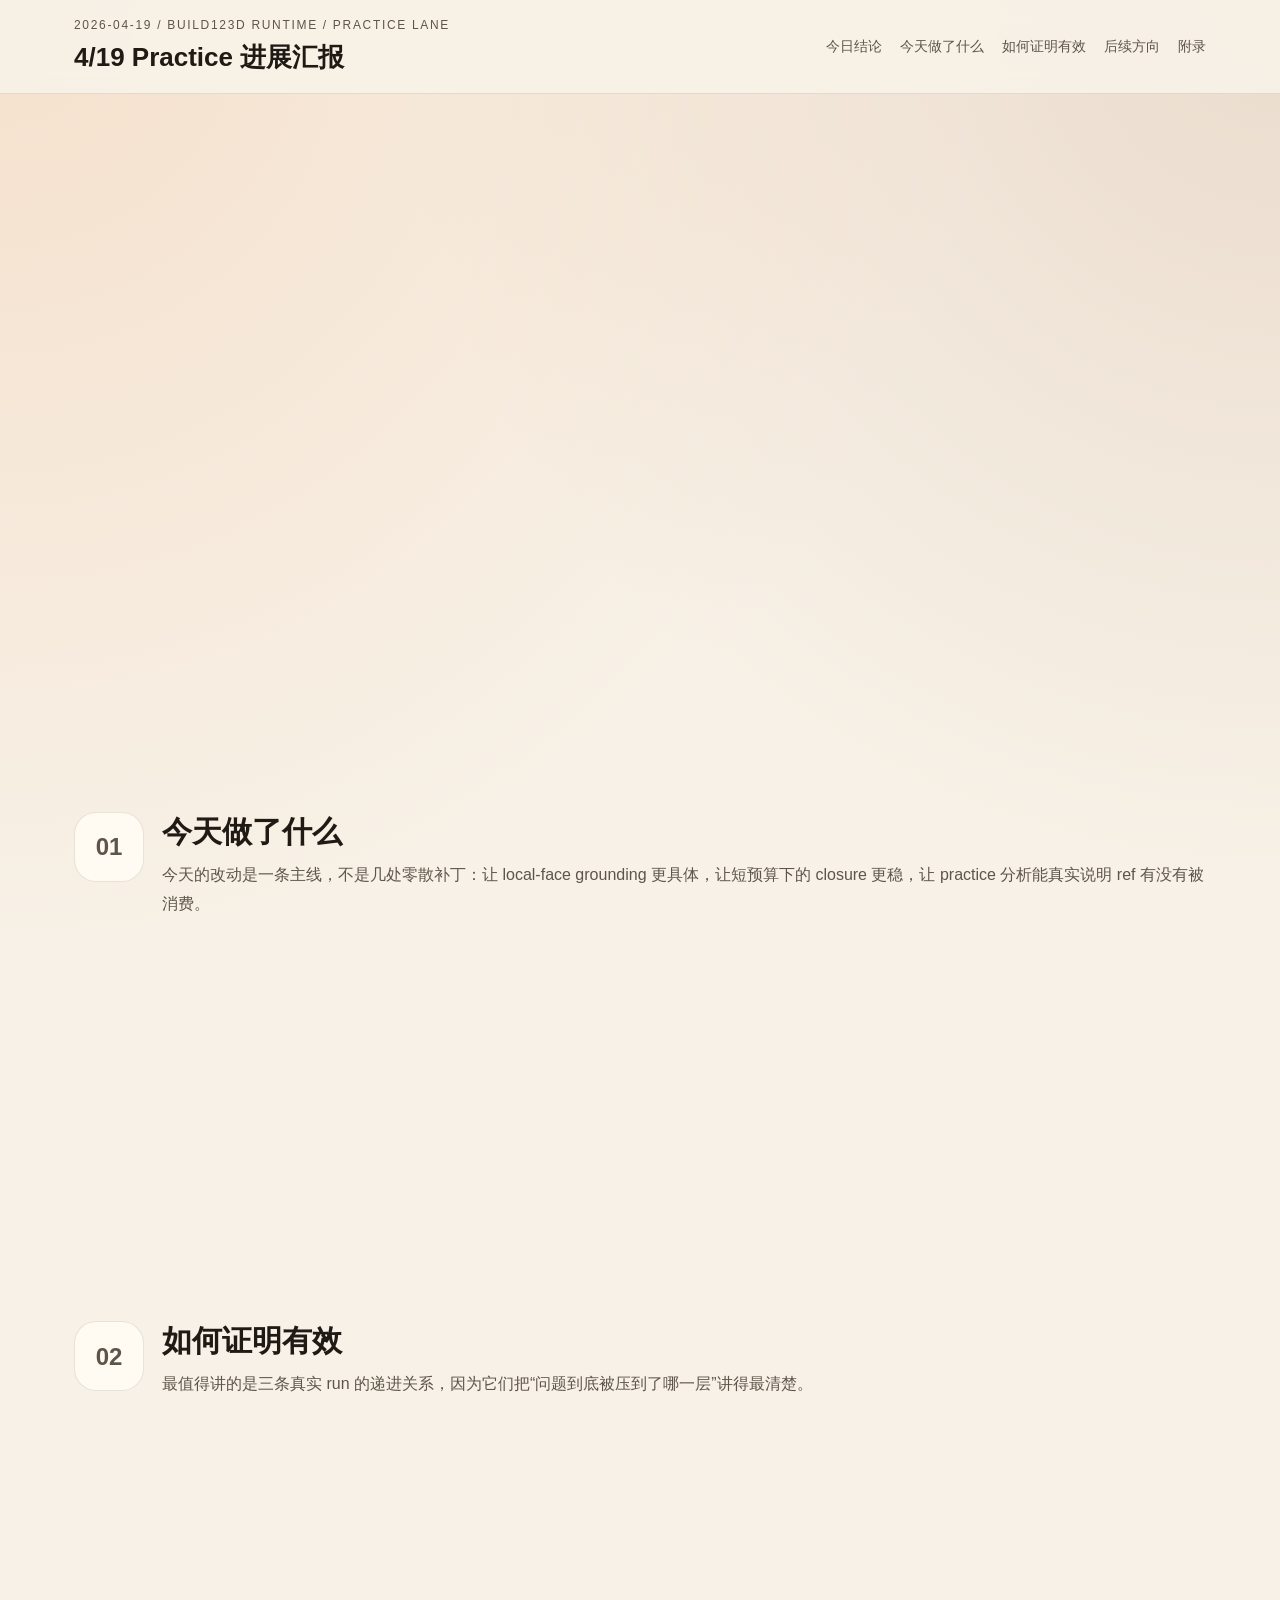
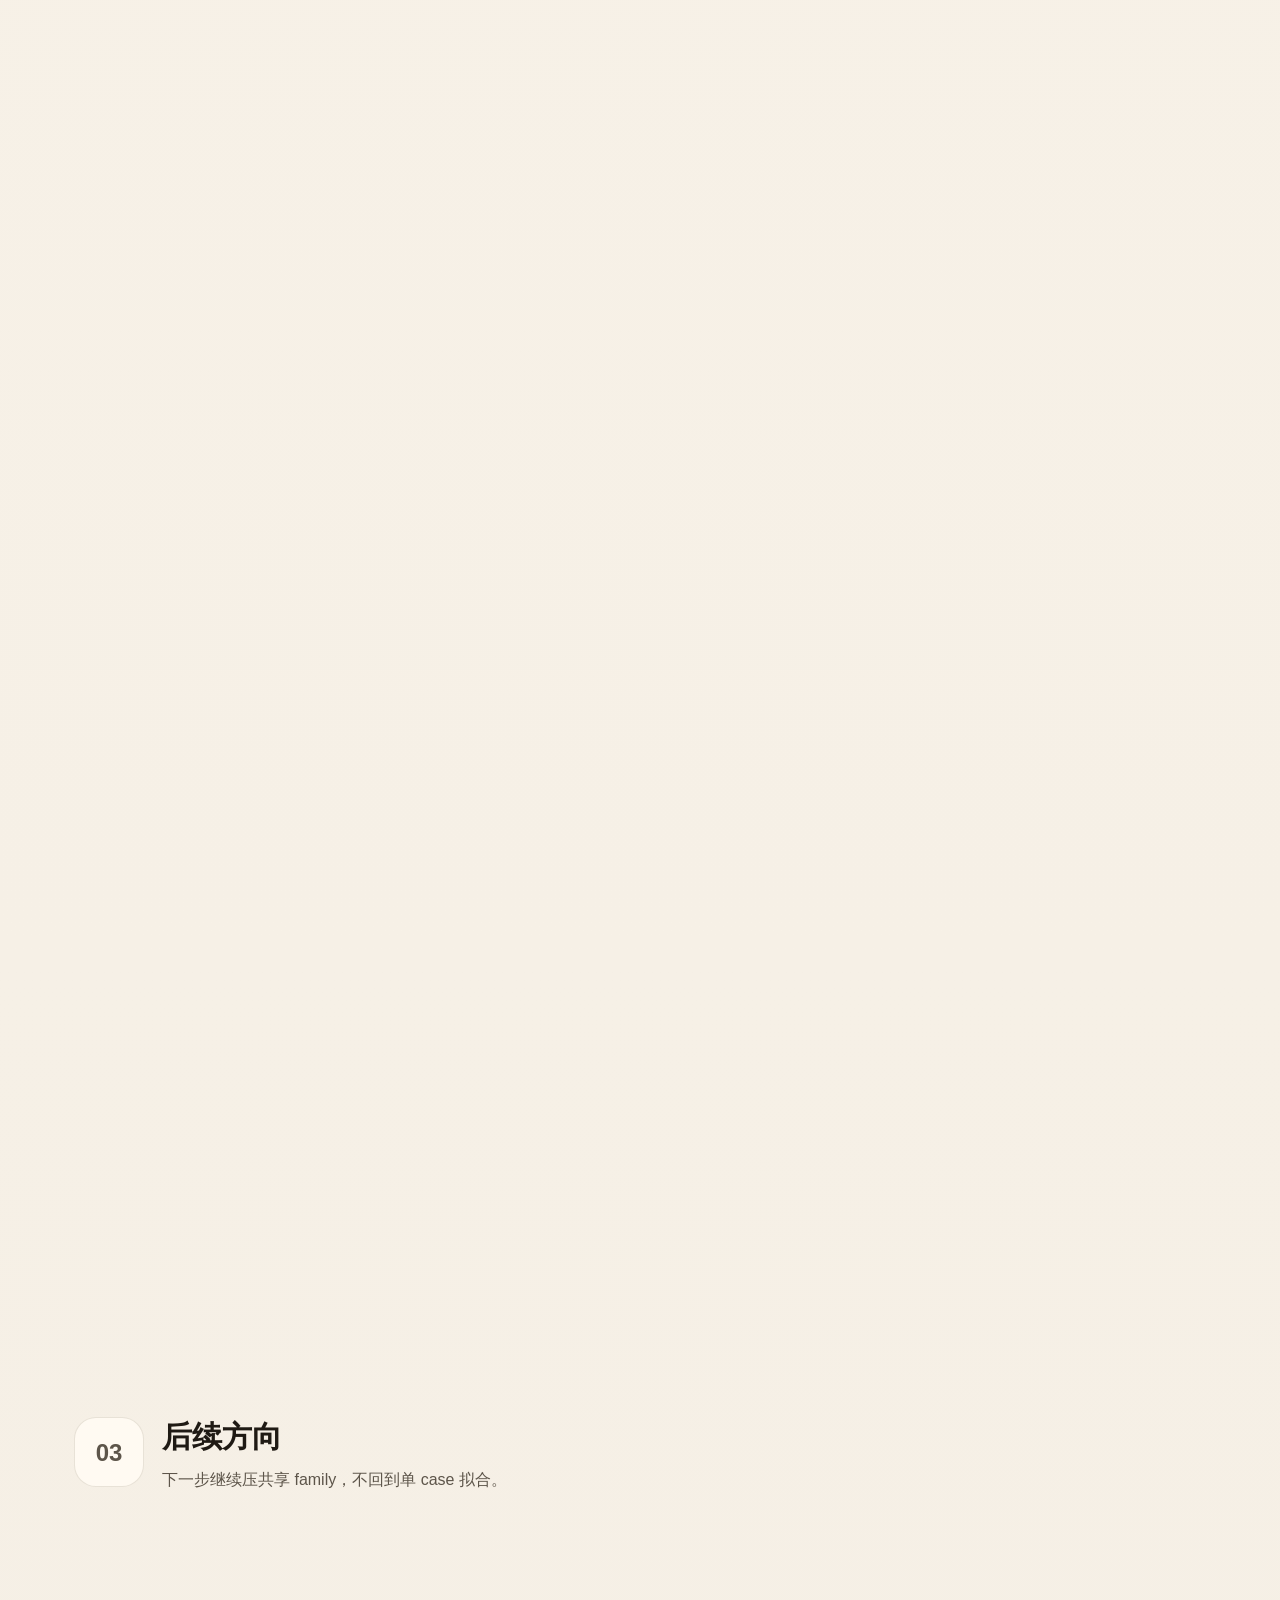
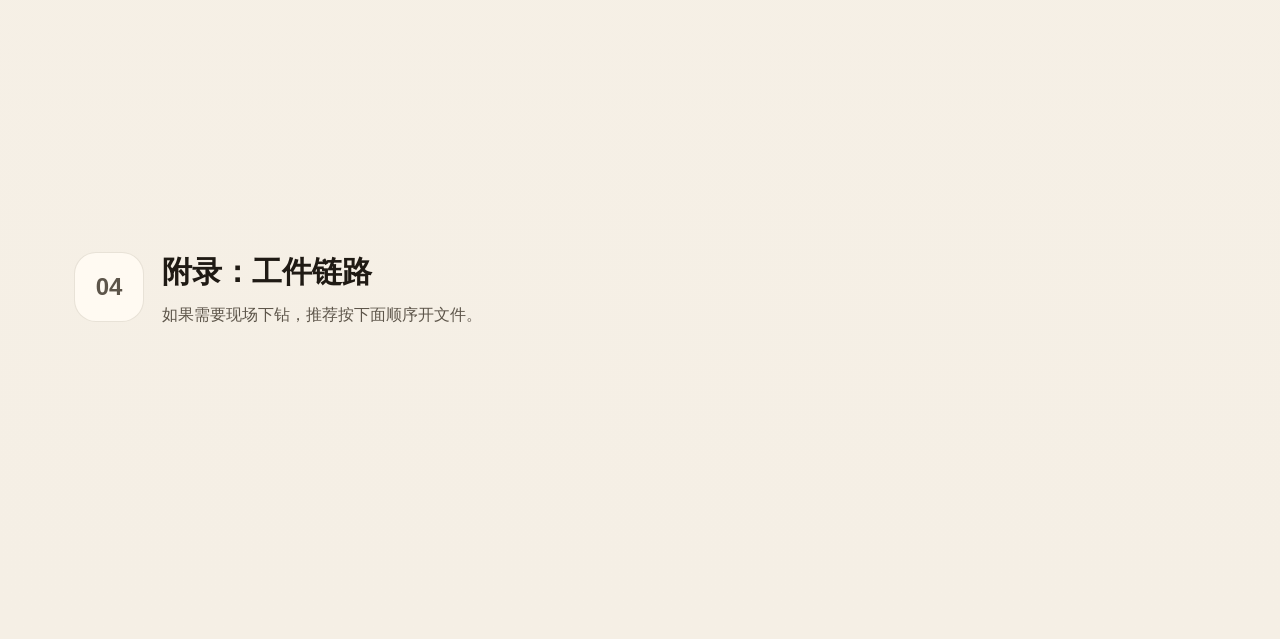
==== report-20260419-build123d-practice-progress/index.html @ 7c743ebe "Add practice lane grounding and closure diagnostics" ====
<!DOCTYPE html>
<html lang="zh-CN">
<head>
  <meta charset="UTF-8">
  <meta name="viewport" content="width=device-width, initial-scale=1.0">
  <title>Build123d 4/19 Practice 进展汇报</title>
  <link rel="stylesheet" href="./styles.css">
</head>
<body>
  <header class="topbar">
    <div class="topbar-inner">
      <div>
        <p class="kicker">2026-04-19 / Build123d Runtime / Practice Lane</p>
        <h1 class="title">4/19 Practice 进展汇报</h1>
      </div>
      <nav class="nav-links">
        <a href="#summary">今日结论</a>
        <a href="#today">今天做了什么</a>
        <a href="#proof">如何证明有效</a>
        <a href="#next">后续方向</a>
        <a href="#appendix">附录</a>
      </nav>
    </div>
  </header>

  <main class="page">
    <section id="summary" class="hero card">
      <div>
        <p class="eyebrow">三问直答</p>
        <h2 class="hero-title">
          今天的工作，把 practice lane 从“会跑出很多日志，但 closure 容易在尾段失控”，推进到“真实 Kimi run 已经能完成 front-face topology targeting 与局部修改，剩余问题被收窄到 countersink 几何承认与最后一轮预算收口”。
        </h2>
        <p>
          如果只需要一句汇报：今天不是继续围 benchmark 加 case 规则，而是继续把
          <code>grounding</code>、
          <code>policy closure</code>
          和
          <code>local targeting</code>
          做成可复用的 runtime 能力，并且已经在
          <code>20260419_154837</code>、
          <code>20260419_155523</code>、
          <code>20260419_155831</code>、
          <code>20260419_160521</code>
          四条真实 run 中留下了逐步收敛的证据。
        </p>
      </div>

      <div class="hero-metrics">
        <article class="metric">
          <span class="metric-value">做了什么</span>
          <span class="metric-label">补了 side-specific grounding，补了三条 short-budget closure policy，并把 local-targeting 的成功与 freshness 真正落入 practice analysis。</span>
        </article>
        <article class="metric">
          <span class="metric-value">如何证明</span>
          <span class="metric-label">单测先锁住，再看真实 run：<code>154837 → 155523 → 155831 → 160521</code>，从 graph-refresh 卡死推进到真实 <code>face_ref → apply_cad_action</code>，再推进到最后一轮真实修复。</span>
        </article>
        <article class="metric">
          <span class="metric-value">下一步</span>
          <span class="metric-label">继续压 <code>explicit_anchor_hole</code> 的 countersink 几何承认链，并验证最后一轮 repair / code escape closure 是否已稳定进入 live rerun。</span>
        </article>
      </div>
    </section>

    <section id="today" class="section">
      <div class="section-head">
        <p class="section-no">01</p>
        <div>
          <h2>今天做了什么</h2>
          <p>今天的改动是一条主线，不是几处零散补丁：让 local-face grounding 更具体，让短预算下的 closure 更稳，让 practice 分析能真实说明 ref 有没有被消费。</p>
        </div>
      </div>

      <div class="evidence-grid">
        <article class="card evidence-item">
          <h3>Side-Specific Grounding</h3>
          <p>把 <code>named_face_local_edit</code> 从“知道有面需求”推进到“知道是不是明确落在 front/side face 上”。</p>
          <ul>
            <li><code>requested_face_targets</code></li>
            <li><code>requested_side_face_targets</code></li>
            <li><code>specific_side_target_grounded</code></li>
            <li><code>local_host_target_not_grounded</code></li>
          </ul>
          <p class="links">
            <a href="../src/sandbox_mcp_server/feature_probe_grounding.py">feature_probe_grounding.py</a>
            <a href="../src/sandbox_mcp_server/service.py">service.py</a>
            <a href="../tests/unit/sandbox_mcp_server/test_feature_probe_grounding.py">对应单测</a>
          </p>
        </article>

        <article class="card evidence-item">
          <h3>Short-Budget Closure</h3>
          <p>新增两条通用 policy，避免最后两轮继续耗在 graph refresh 或 validation-only closure 上。</p>
          <ul>
            <li><code>repair_after_topology_refresh_under_budget</code></li>
            <li><code>repair_after_local_finish_semantic_refresh_under_budget</code></li>
            <li><code>code_escape_after_local_finish_semantic_refresh_under_budget</code></li>
          </ul>
          <p class="links">
            <a href="../src/sub_agent_runtime/agent_loop_v2.py">agent_loop_v2.py</a>
            <a href="../tests/unit/sub_agent_runtime/test_agent_loop_v2_policy.py">对应单测</a>
          </p>
        </article>

        <article class="card evidence-item">
          <h3>Practice 里的 Ref 质量统计</h3>
          <p>现在不只看有没有 <code>query_topology</code>，还看 ref 是否 fresh、是否具体、是否真的被局部动作消费。</p>
          <ul>
            <li><code>local_targeting_action_count</code></li>
            <li><code>fresh_targeting_action_count</code></li>
            <li><code>stale_ref_action_count</code></li>
            <li><code>exact_ref_consumption_rate</code></li>
          </ul>
          <p class="links">
            <a href="../src/sub_agent_runtime/practice_runner.py">practice_runner.py</a>
            <a href="../practice_runs/20260419_155831/front_face_sketch_recess_focus_v00_194ed1dd/practice_analysis.md">最新真实产物</a>
          </p>
        </article>
      </div>
    </section>

    <section id="proof" class="section">
      <div class="section-head">
        <p class="section-no">02</p>
        <div>
          <h2>如何证明有效</h2>
          <p>最值得讲的是三条真实 run 的递进关系，因为它们把“问题到底被压到了哪一层”讲得最清楚。</p>
        </div>
      </div>

      <div class="proof-grid">
        <article class="card">
          <h3><code>20260419_154837</code>：把旧卡点定位清楚</h3>
          <p>这条 run 证明 front-face grounding 在 probe 里已经存在，但 runtime 还会困在 <code>semantic_refresh_before_under_grounded_kernel_patch_for_local_feature_gap</code>，最后停在 <code>max_rounds_reached</code>。</p>
          <ul>
            <li>说明当时主问题是 closure，不是“根本找不到 front face”</li>
            <li>也是今天补 short-budget repair policy 的直接起点</li>
          </ul>
          <p class="links">
            <a href="../practice_runs/20260419_154837/brief_report.md">brief_report.md</a>
            <a href="../practice_runs/20260419_154837/front_face_sketch_recess_focus_v00_194ed1dd/queries/round_06_query_feature_probes.json">round_06_query_feature_probes.json</a>
            <a href="../practice_runs/20260419_154837/front_face_sketch_recess_focus_v00_194ed1dd/trace/events.jsonl">events.jsonl</a>
          </p>
        </article>

        <article class="card">
          <h3><code>20260419_155523</code>：第一条 budget closure 已进入 live lane</h3>
          <p>这条 run 已经不再困在 graph refresh，而是在 round 4 重新打开了 <code>execute_build123d</code> repair。</p>
          <ul>
            <li><code>hallucination_events = 1</code></li>
            <li>round 4 已真实执行 code repair</li>
            <li>说明 <code>repair_after_topology_refresh_under_budget</code> 已经影响真实 Kimi run</li>
          </ul>
          <p class="links">
            <a href="../practice_runs/20260419_155523/brief_report.md">brief_report.md</a>
            <a href="../practice_runs/20260419_155523/front_face_sketch_recess_focus_v00_194ed1dd/actions/round_04_execute_build123d.json">round_04_execute_build123d.json</a>
            <a href="../practice_runs/20260419_155523/front_face_sketch_recess_focus_v00_194ed1dd/trace/events.jsonl">events.jsonl</a>
          </p>
        </article>

        <article class="card">
          <h3><code>20260419_155831</code>：第一次真正落到 exact face ref 的局部修改</h3>
          <p>这条 run 的价值不在于“已经完成”，而在于它第一次真正走到了 <code>query_topology → apply_cad_action(face_ref=...)</code>。</p>
          <ul>
            <li><code>local_targeting_action_count = 1</code></li>
            <li><code>fresh_targeting_action_count = 1</code></li>
            <li><code>exact_ref_consumption_rate = 1.0</code></li>
            <li>前表面精确 ref：<code>face:2:F_d510e00ff44d</code></li>
          </ul>
          <p class="links">
            <a href="../practice_runs/20260419_155831/brief_report.md">brief_report.md</a>
            <a href="../practice_runs/20260419_155831/front_face_sketch_recess_focus_v00_194ed1dd/practice_analysis.md">practice_analysis.md</a>
            <a href="../practice_runs/20260419_155831/front_face_sketch_recess_focus_v00_194ed1dd/queries/round_05_query_topology.json">round_05_query_topology.json</a>
            <a href="../practice_runs/20260419_155831/front_face_sketch_recess_focus_v00_194ed1dd/actions/round_04_apply_cad_action.json">round_04_apply_cad_action.json</a>
          </p>
        </article>

        <article class="card">
          <h3>当前剩余瓶颈已经被收窄</h3>
          <p>最新 run 的剩余失败不再是“读不到前表面”，而是 <code>explicit_anchor_hole</code> 的 countersink 几何没有被 validator 承认。</p>
          <ul>
            <li><code>feature_countersink</code></li>
            <li><code>two_mounting_holes_on_the_bottom_face</code></li>
            <li><code>countersinks_on_the_mounting_holes</code></li>
          </ul>
          <p class="links">
            <a href="../practice_runs/20260419_155831/front_face_sketch_recess_focus_v00_194ed1dd/queries/round_06_validate_requirement.json">round_06_validate_requirement.json</a>
            <a href="../practice_runs/20260419_155831/front_face_sketch_recess_focus_v00_194ed1dd/trace/failure_bundle.json">failure_bundle.json</a>
          </p>
        </article>

        <article class="card">
          <h3><code>20260419_160521</code>：最后一轮已切回真实修复</h3>
          <p>最新 rerun 继续证明尾段 closure 正在变健康。最后一轮不再停在 <code>validate_requirement</code>，而是实际执行了 <code>execute_build123d</code>。</p>
          <ul>
            <li>round 5：<code>apply_cad_action(create_sketch, face_ref='face:1:F_0c4e17d39333')</code></li>
            <li>round 6：<code>execute_build123d</code> whole-part escape</li>
            <li><code>failure_bundle.last_good_write.round = 6</code></li>
          </ul>
          <p class="links">
            <a href="../practice_runs/20260419_160521/brief_report.md">brief_report.md</a>
            <a href="../practice_runs/20260419_160521/front_face_sketch_recess_focus_v00_194ed1dd/actions/round_05_apply_cad_action.json">round_05_apply_cad_action.json</a>
            <a href="../practice_runs/20260419_160521/front_face_sketch_recess_focus_v00_194ed1dd/actions/round_06_execute_build123d.json">round_06_execute_build123d.json</a>
          </p>
        </article>

        <article class="card">
          <h3>新增红绿测：最后一轮没有 patch 时也不再空耗</h3>
          <p>今天把尾段 closure 正式拆成两种共享情况：有 actionable patch 时走 repair；没有 actionable patch 但 blocker 还在时，直接放行 <code>execute_build123d</code> 做 whole-part escape。</p>
          <ul>
            <li><code>repair_after_local_finish_semantic_refresh_under_budget</code></li>
            <li><code>code_escape_after_local_finish_semantic_refresh_under_budget</code></li>
            <li>两条策略都已被单测锁成回归行为</li>
          </ul>
          <p class="links">
            <a href="../tests/unit/sub_agent_runtime/test_agent_loop_v2_policy.py">test_agent_loop_v2_policy.py</a>
            <a href="../src/sub_agent_runtime/agent_loop_v2.py">agent_loop_v2.py</a>
          </p>
        </article>
      </div>

      <div class="card compare-card">
        <h2>这三条 Run 最重要的变化</h2>
        <table class="compare-table">
          <thead>
            <tr>
              <th>Run</th>
              <th>最重要的进步</th>
              <th>还卡在哪里</th>
            </tr>
          </thead>
          <tbody>
            <tr>
              <td><code>154837</code></td>
              <td>front-face grounding 已存在，但 closure 仍卡在 graph refresh</td>
              <td>没有把剩余预算打回 repair lane</td>
            </tr>
            <tr>
              <td><code>155523</code></td>
              <td>round 4 已真实重开 <code>execute_build123d</code> repair</td>
              <td>feature-probe 后最后一轮仍可能继续 refresh</td>
            </tr>
            <tr>
              <td><code>155831</code></td>
              <td>真实完成 <code>face_ref → apply_cad_action</code> 局部修改</td>
              <td>countersink 几何承认 + 最后一轮 validation-only closure</td>
            </tr>
          </tbody>
        </table>
      </div>
    </section>

    <section id="next" class="section">
      <div class="section-head">
        <p class="section-no">03</p>
        <div>
          <h2>后续方向</h2>
          <p>下一步继续压共享 family，不回到单 case 拟合。</p>
        </div>
      </div>

      <div class="next-grid">
        <article class="card">
          <h3>1. 压 <code>explicit_anchor_hole</code> 的 countersink 几何承认链</h3>
          <p>当前最明确的剩余失败就是：动作层已经尝试做 countersink，但 geometry / validator 还没有稳定认定“沉头孔已满足”。</p>
        </article>
        <article class="card">
          <h3>2. 继续验证最后一轮 repair lane 重开</h3>
          <p>今天已经把 <code>repair_after_local_finish_semantic_refresh_under_budget</code> 收进 policy。<code>20260419_160521</code> 已经证明最后一轮能切回真实修复，下一步继续看 whole-part escape 能否保住前面拿到的 local anchors。</p>
        </article>
        <article class="card">
          <h3>3. 继续收窄 validator 的 broad aggregation</h3>
          <p><code>feature_target_face_edit</code> 这类高层 check 还偏宽，后续继续推进 evidence-first grounding，避免“模糊通过”。</p>
        </article>
      </div>
    </section>

    <section id="appendix" class="section">
      <div class="section-head">
        <p class="section-no">04</p>
        <div>
          <h2>附录：工件链路</h2>
          <p>如果需要现场下钻，推荐按下面顺序开文件。</p>
        </div>
      </div>

      <div class="evidence-grid">
        <article class="card evidence-item">
          <h3>推荐打开顺序</h3>
          <ol>
            <li><code>practice_runs/20260419_154837/brief_report.md</code></li>
            <li><code>practice_runs/20260419_155523/.../actions/round_04_execute_build123d.json</code></li>
            <li><code>practice_runs/20260419_155831/.../queries/round_05_query_topology.json</code></li>
            <li><code>practice_runs/20260419_155831/.../actions/round_04_apply_cad_action.json</code></li>
            <li><code>practice_runs/20260419_155831/.../queries/round_06_validate_requirement.json</code></li>
          </ol>
        </article>

        <article class="card evidence-item">
          <h3>完整 run 目录</h3>
          <p class="links">
            <a href="../practice_runs/20260419_154837/">20260419_154837</a>
            <a href="../practice_runs/20260419_155523/">20260419_155523</a>
            <a href="../practice_runs/20260419_155831/">20260419_155831</a>
          </p>
        </article>

        <article class="card evidence-item">
          <h3>参考图片</h3>
          <div class="preview-grid">
            <figure>
              <img src="../practice_runs/20260419_143759/hinged_pillbox_magnet_medium_v00_e34c3c99/evaluation/generated_preview_iso.png" alt="ISO 视图">
              <figcaption>ISO 视图</figcaption>
            </figure>
            <figure>
              <img src="../practice_runs/20260419_143759/hinged_pillbox_magnet_medium_v00_e34c3c99/evaluation/generated_preview_front.png" alt="Front 视图">
              <figcaption>Front 视图</figcaption>
            </figure>
          </div>
        </article>
      </div>
    </section>
  </main>

  <script src="./main.js"></script>
</body>
</html>
---- report-20260419-build123d-practice-progress/styles.css ----
:root {
  --bg: #f5efe5;
  --panel: #fffaf2;
  --panel-soft: rgba(255, 250, 242, 0.92);
  --text: #1f1a14;
  --muted: #5d554a;
  --line: rgba(68, 48, 20, 0.12);
  --accent: #b45b2d;
  --accent-soft: #f1cfbd;
  --shadow: 0 18px 44px rgba(60, 43, 19, 0.1);
}

* {
  box-sizing: border-box;
}

html {
  scroll-behavior: smooth;
}

body {
  margin: 0;
  color: var(--text);
  font-family: "PingFang SC", "Noto Sans SC", "Helvetica Neue", sans-serif;
  background:
    radial-gradient(circle at top left, rgba(241, 199, 165, 0.42), transparent 24%),
    radial-gradient(circle at top right, rgba(173, 116, 78, 0.18), transparent 22%),
    linear-gradient(180deg, #f8f2e8 0%, var(--bg) 100%);
}

a {
  color: var(--accent);
  text-decoration: none;
}

a:hover {
  text-decoration: underline;
}

code {
  padding: 1px 6px;
  border-radius: 6px;
  background: rgba(116, 72, 35, 0.08);
  font-family: "SFMono-Regular", "Menlo", monospace;
  font-size: 0.92em;
}

.topbar {
  position: sticky;
  top: 0;
  z-index: 10;
  border-bottom: 1px solid var(--line);
  backdrop-filter: blur(14px);
  background: rgba(248, 242, 232, 0.9);
}

.topbar-inner {
  max-width: 1180px;
  margin: 0 auto;
  padding: 18px 24px;
  display: flex;
  align-items: center;
  justify-content: space-between;
  gap: 20px;
}

.kicker,
.eyebrow {
  margin: 0 0 8px;
  font-size: 12px;
  letter-spacing: 0.14em;
  text-transform: uppercase;
  color: var(--muted);
}

.eyebrow {
  color: var(--accent);
}

.title {
  margin: 0;
  font-size: 26px;
}

.nav-links {
  display: flex;
  flex-wrap: wrap;
  gap: 18px;
}

.nav-links a {
  color: var(--muted);
  font-size: 14px;
}

.page {
  max-width: 1180px;
  margin: 0 auto;
  padding: 38px 24px 88px;
}

.card {
  background: var(--panel-soft);
  border: 1px solid var(--line);
  border-radius: 24px;
  box-shadow: var(--shadow);
}

.hero {
  padding: 30px;
  display: grid;
  gap: 26px;
  margin-bottom: 28px;
}

.hero-title {
  margin: 0;
  font-size: clamp(22px, 3vw, 34px);
  line-height: 1.5;
}

.hero-metrics,
.evidence-grid,
.proof-grid,
.next-grid,
.preview-grid {
  display: grid;
  gap: 20px;
}

.hero-metrics,
.evidence-grid,
.next-grid {
  grid-template-columns: repeat(3, minmax(0, 1fr));
}

.proof-grid,
.preview-grid {
  grid-template-columns: repeat(2, minmax(0, 1fr));
}

.metric,
.evidence-item,
.proof-grid .card,
.next-grid .card {
  padding: 22px;
  border-radius: 20px;
  background: rgba(255, 255, 255, 0.55);
  border: 1px solid var(--line);
}

.metric-value {
  display: block;
  font-size: 30px;
  font-weight: 700;
  color: var(--accent);
}

.metric-label {
  display: block;
  margin-top: 8px;
  color: var(--muted);
  line-height: 1.75;
}

.section {
  margin-top: 30px;
}

.section-head {
  display: grid;
  grid-template-columns: 70px 1fr;
  gap: 18px;
  align-items: start;
  margin-bottom: 16px;
}

.section-no {
  margin: 0;
  width: 70px;
  height: 70px;
  border-radius: 22px;
  display: grid;
  place-items: center;
  background: var(--panel);
  color: var(--accent);
  font-size: 24px;
  font-weight: 700;
  border: 1px solid var(--line);
}

.section-head h2,
.compact h2 {
  margin: 0 0 8px;
  font-size: 30px;
}

.section-head p,
.evidence-item p,
.proof-grid p,
.proof-grid li,
.next-grid p,
.next-grid li,
.compact p {
  margin: 0 0 10px;
  color: var(--muted);
  line-height: 1.8;
}

.evidence-item h3,
.proof-grid h3,
.next-grid h3 {
  margin: 0 0 12px;
  font-size: 22px;
}

ul {
  margin: 0;
  padding-left: 20px;
}

.links {
  display: flex;
  flex-wrap: wrap;
  gap: 10px;
  margin-top: 10px;
}

.links a {
  display: inline-block;
  padding: 6px 10px;
  border-radius: 999px;
  background: var(--accent-soft);
  color: #7a3614;
  font-size: 14px;
}

.compact {
  padding: 24px;
  margin-top: 20px;
}

.preview-grid figure {
  margin: 0;
}

.preview-grid img {
  width: 100%;
  border-radius: 16px;
  border: 1px solid var(--line);
  background: #fff;
}

.preview-grid figcaption {
  margin-top: 8px;
  color: var(--muted);
}

.js .card,
.js .hero {
  opacity: 0;
  transform: translateY(24px);
  transition: opacity 420ms ease, transform 420ms ease;
}

.is-visible {
  opacity: 1;
  transform: translateY(0);
}

.compare-card {
  padding: 24px;
  margin-top: 20px;
}

.compare-table {
  width: 100%;
  border-collapse: collapse;
  margin-top: 14px;
  font-size: 14px;
}

.compare-table th,
.compare-table td {
  padding: 12px 10px;
  border-bottom: 1px solid var(--line);
  text-align: left;
  vertical-align: top;
}

.compare-table th {
  color: var(--muted);
  font-weight: 600;
}

.compare-table code {
  white-space: nowrap;
}

@media (max-width: 980px) {
  .hero-metrics,
  .evidence-grid,
  .proof-grid,
  .next-grid,
  .preview-grid {
    grid-template-columns: 1fr;
  }

  .topbar-inner,
  .section-head {
    grid-template-columns: 1fr;
    display: grid;
  }

  .section-no {
    width: 58px;
    height: 58px;
  }
}
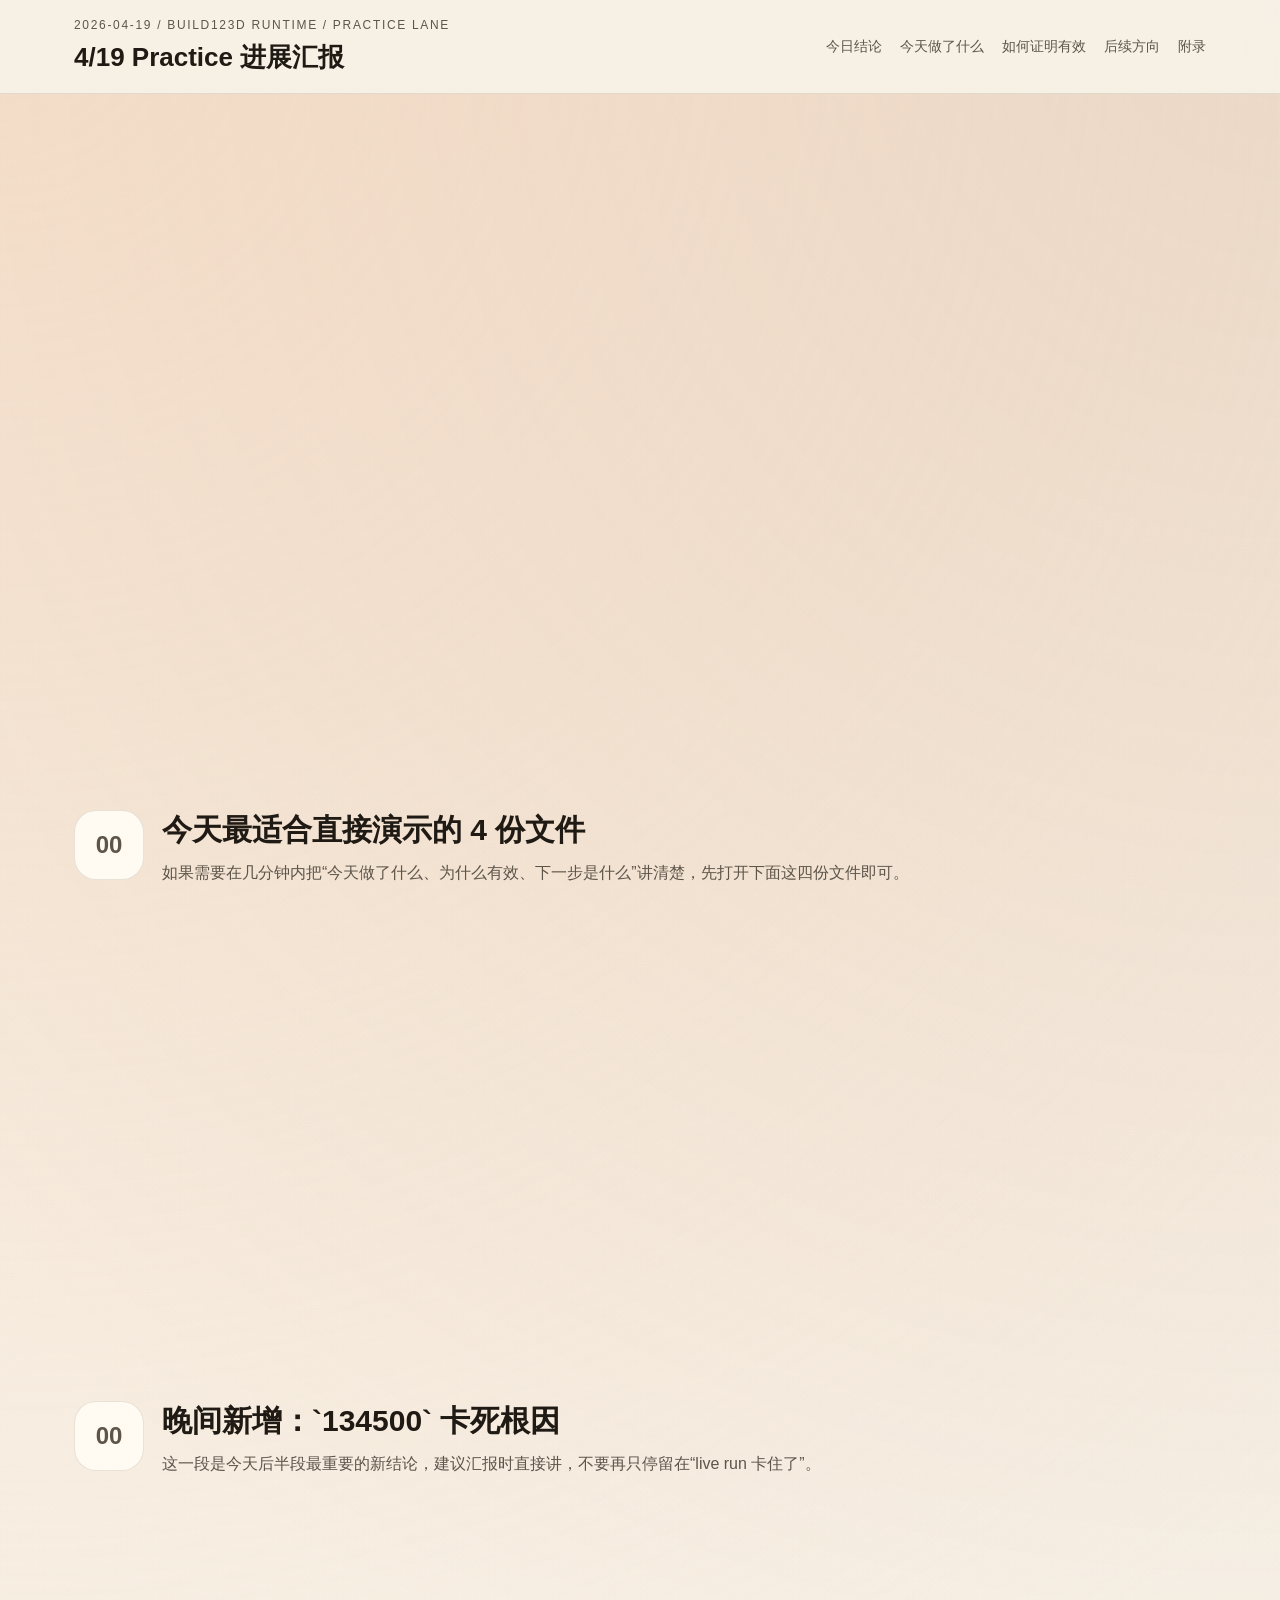
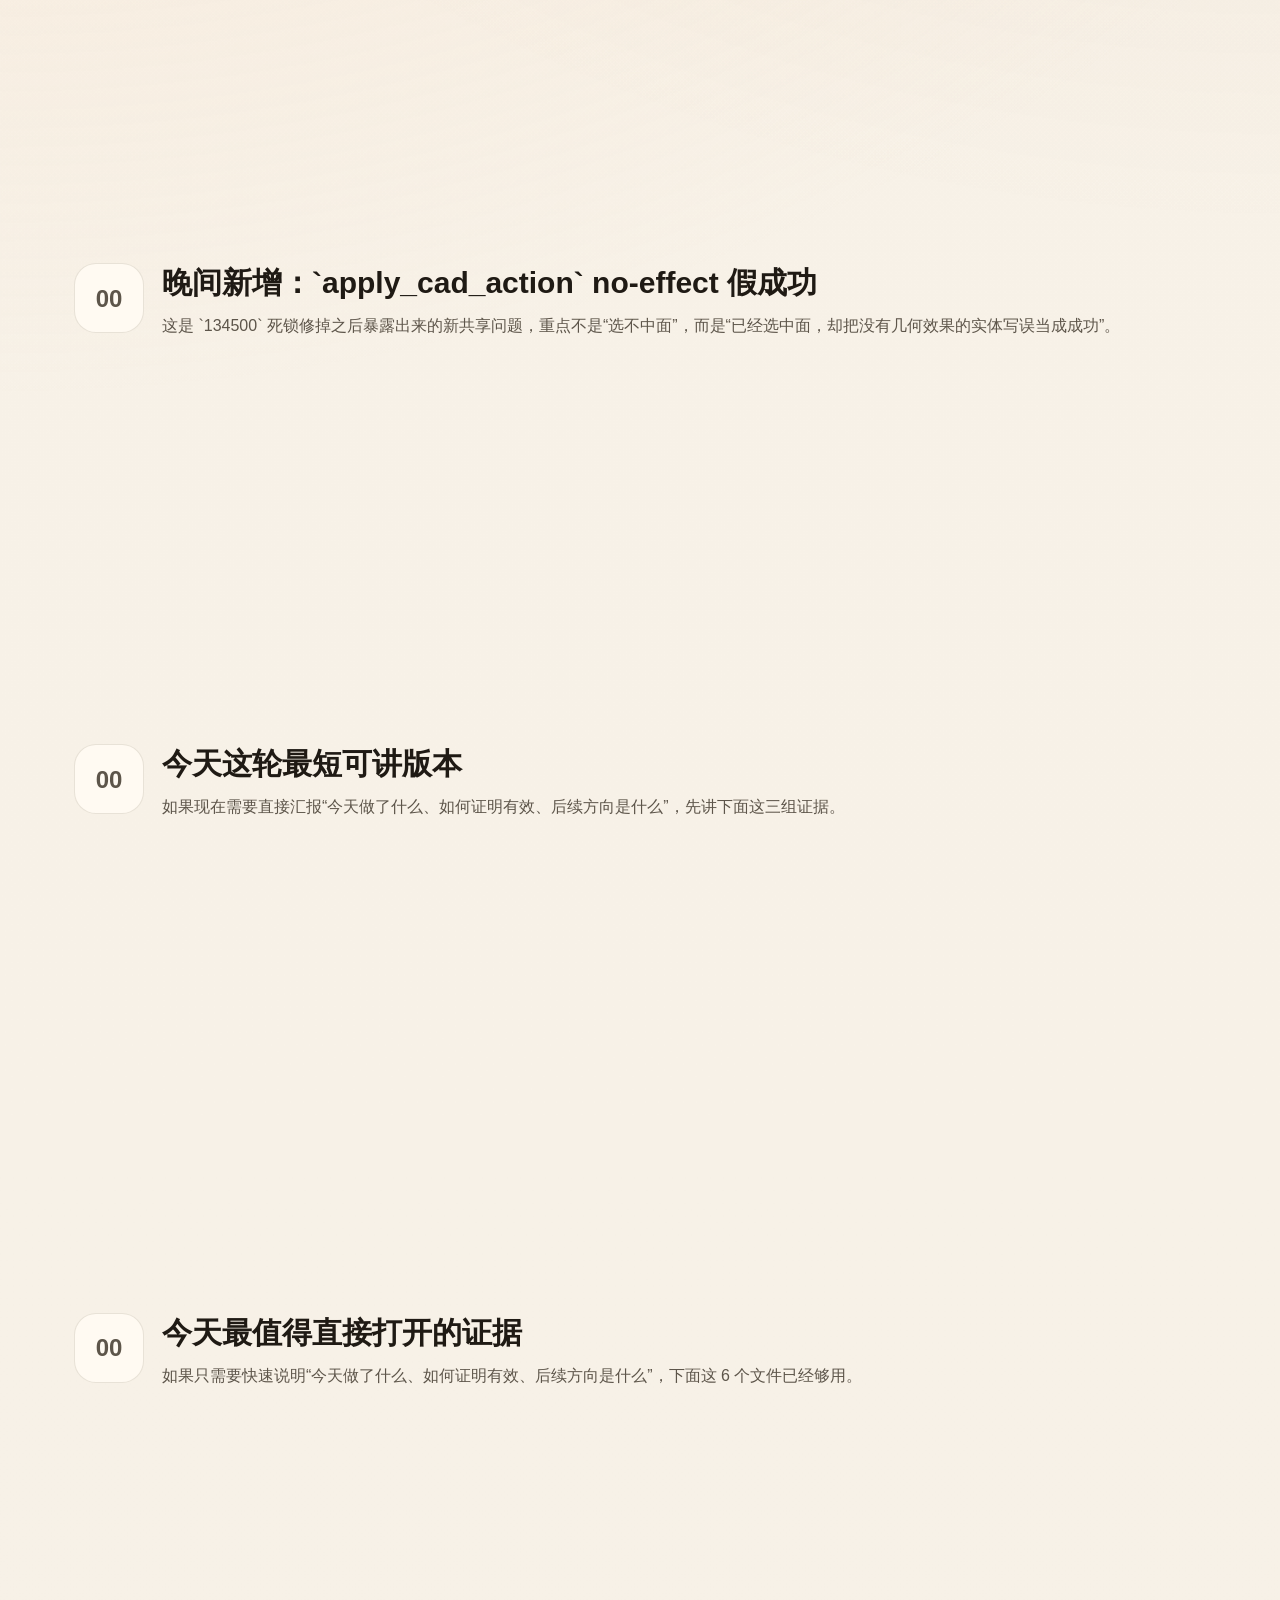
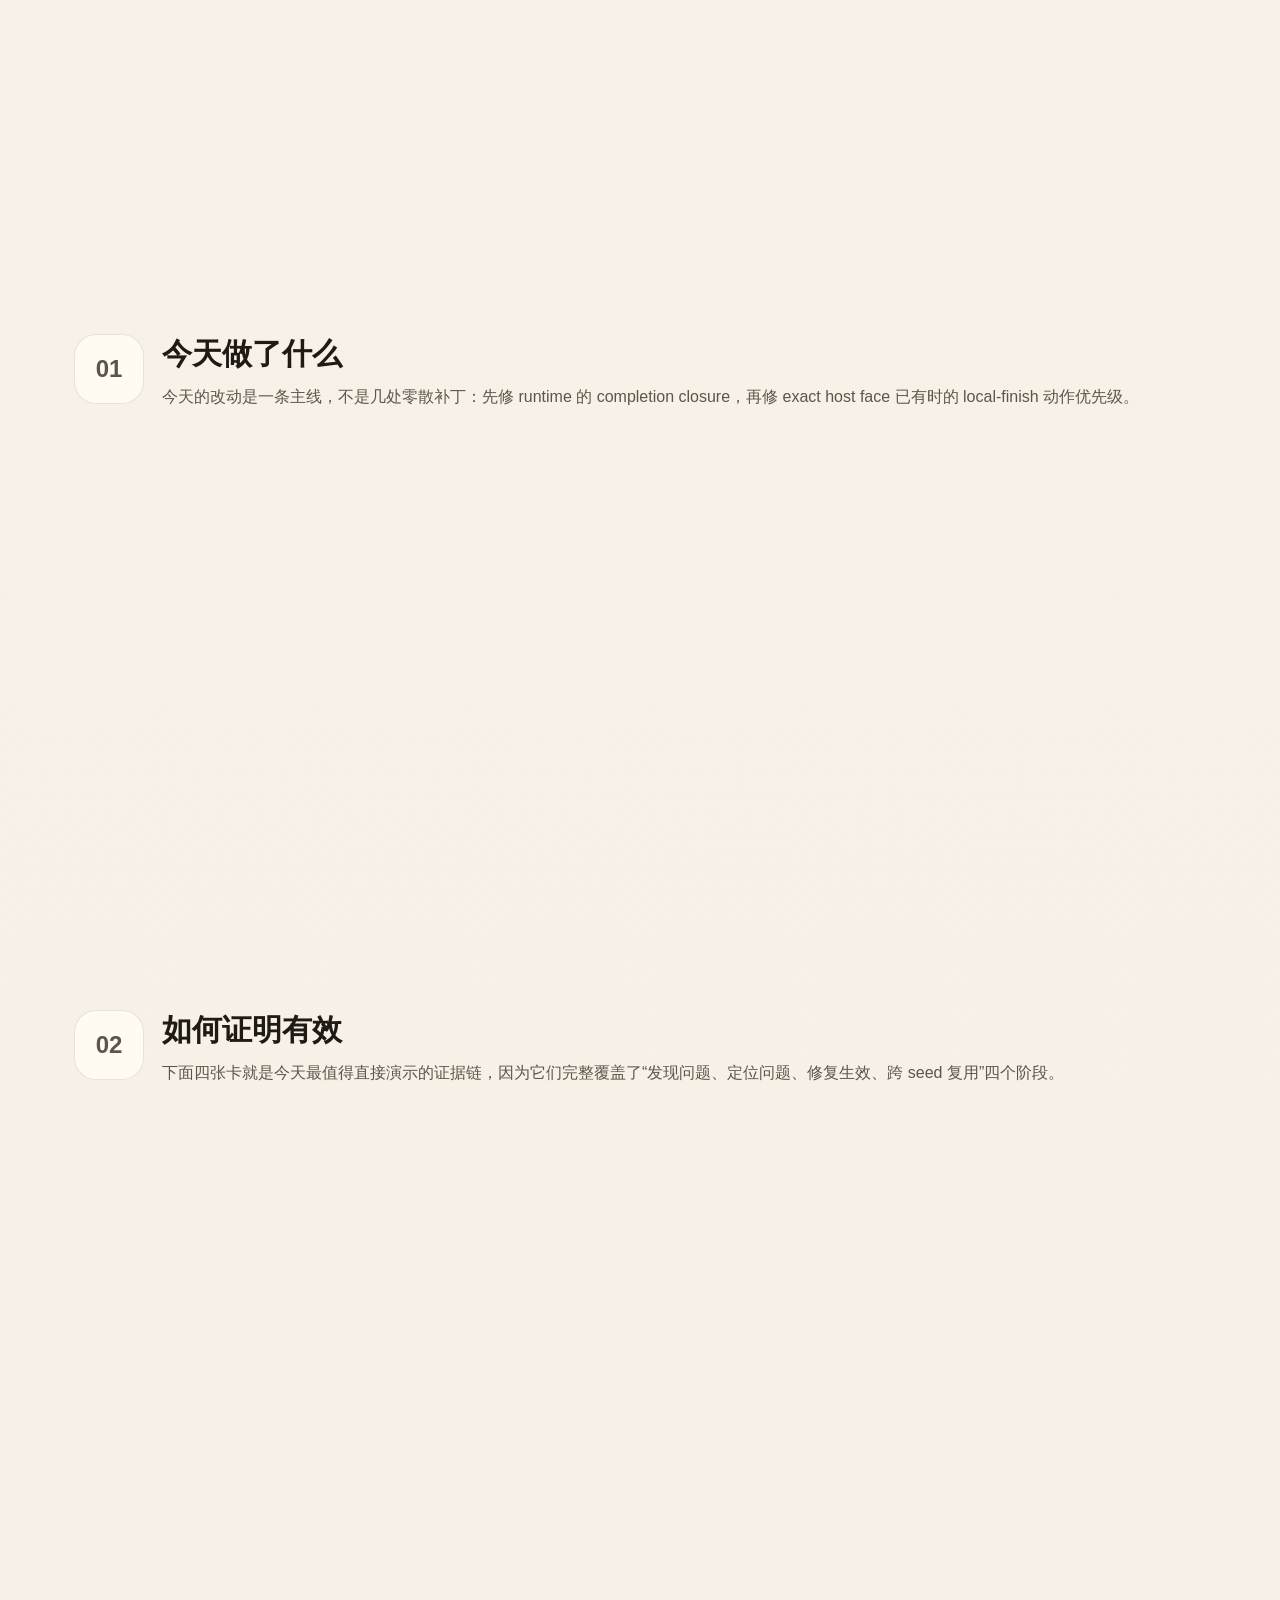
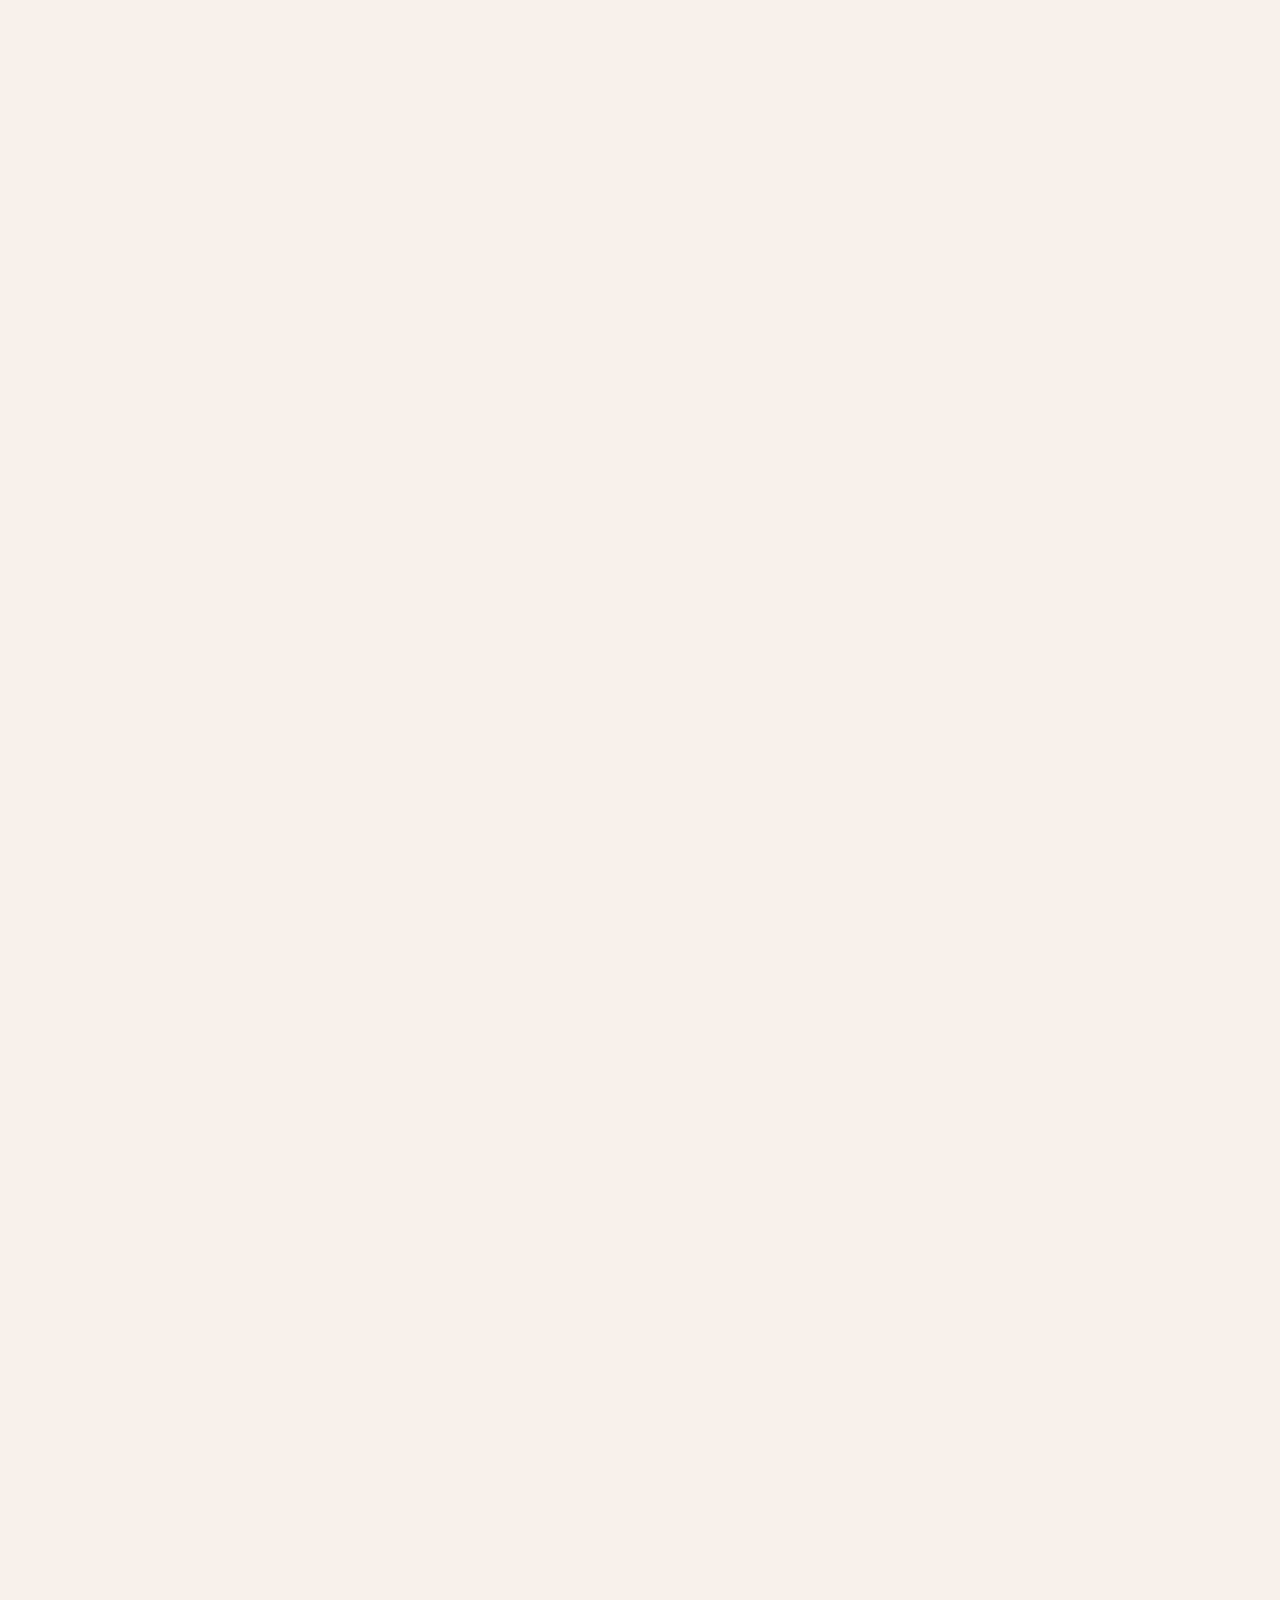
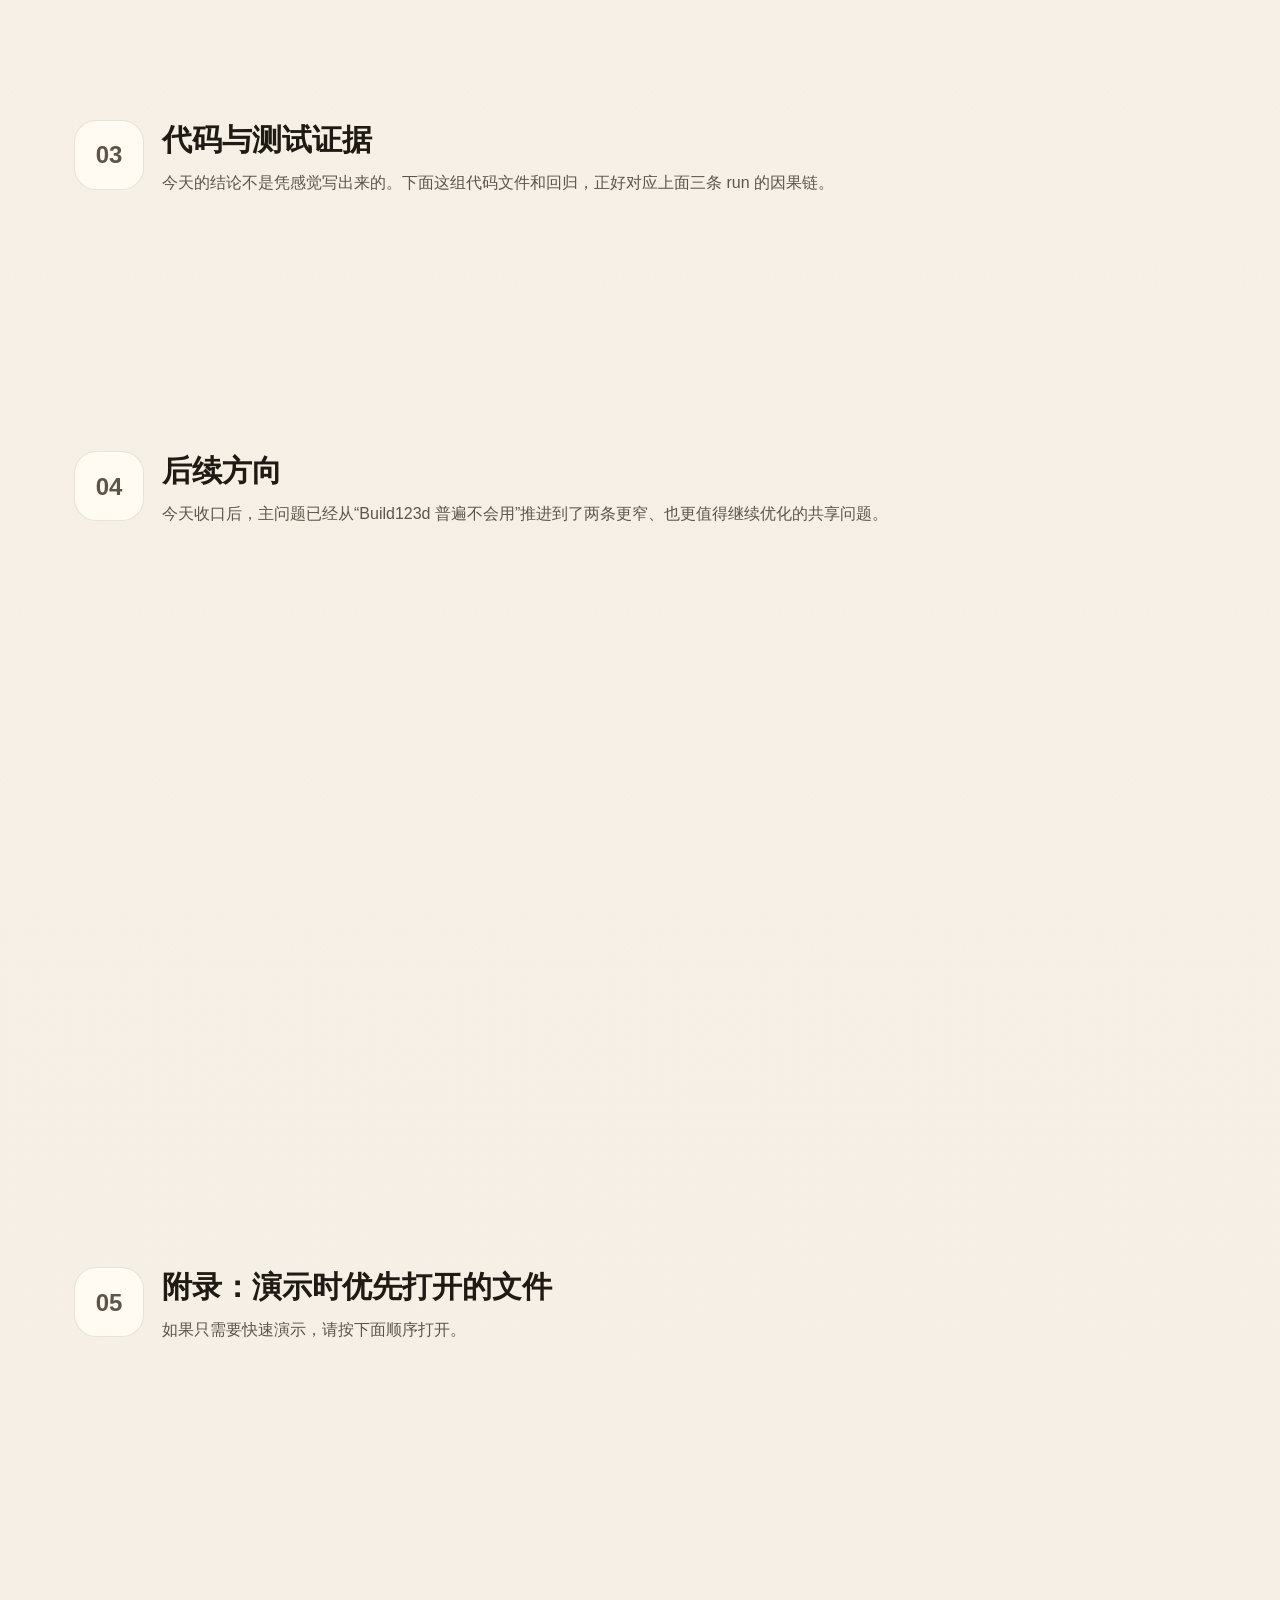
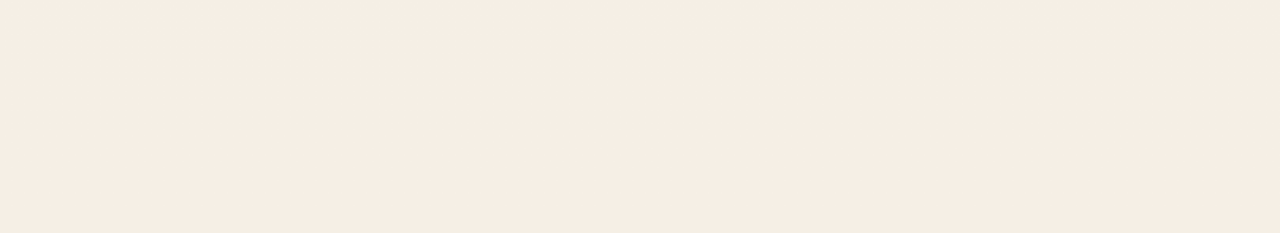
==== commit a6854af6: "Improve practice diagnostics and repair orchestration" ====
--- a/report-20260419-build123d-practice-progress/index.html
+++ b/report-20260419-build123d-practice-progress/index.html
@@ -27,296 +27,589 @@
     <section id="summary" class="hero card">
       <div>
         <p class="eyebrow">三问直答</p>
-        <h2 class="hero-title">
-          今天的工作，把 practice lane 从“会跑出很多日志，但 closure 容易在尾段失控”，推进到“真实 Kimi run 已经能完成 front-face topology targeting 与局部修改，剩余问题被收窄到 countersink 几何承认与最后一轮预算收口”。
-        </h2>
+        <h2 class="hero-title">今天的主线已经可以一句话讲清：一边把 successful local finish 之后的 whole-part fallback 收成共享 policy，一边把 practice artifact 的展示层修正到可以直接拿去演示。</h2>
         <p>
-          如果只需要一句汇报：今天不是继续围 benchmark 加 case 规则，而是继续把
-          <code>grounding</code>、
-          <code>policy closure</code>
-          和
-          <code>local targeting</code>
-          做成可复用的 runtime 能力，并且已经在
-          <code>20260419_154837</code>、
-          <code>20260419_155523</code>、
-          <code>20260419_155831</code>、
-          <code>20260419_160521</code>
-          四条真实 run 中留下了逐步收敛的证据。
+          当前最值得直接打开讲的是这三份证据：
+          <code>tests/unit/sub_agent_runtime/test_agent_loop_v2_policy.py</code>、
+          <code>practice_runs/20260419_203038/.../practice_analysis.md</code>、
+          <code>practice_runs/20260419_201455/.../summary.json vs 20260419_203038/.../summary.json</code>。
+          第一份证明 policy bug 被钉死，第二份证明 artifact 已能正确展示真实 local-finish 链路，第三份证明 live run 的 whole-part fallback 和 hallucination 已明显下降。
         </p>
       </div>
 
       <div class="hero-metrics">
         <article class="metric">
-          <span class="metric-value">做了什么</span>
-          <span class="metric-label">补了 side-specific grounding，补了三条 short-budget closure policy，并把 local-targeting 的成功与 freshness 真正落入 practice analysis。</span>
+          <span class="metric-value">今天做了什么</span>
+          <span class="metric-label">新增 <code>semantic_refresh_after_successful_local_finish</code>，并修正 <code>practice_runner</code> 对 cumulative <code>action_history</code> 的误判，让 round 6/7 不再被错误展示成 <code>create_sketch</code>。</span>
         </article>
         <article class="metric">
-          <span class="metric-value">如何证明</span>
-          <span class="metric-label">单测先锁住，再看真实 run：<code>154837 → 155523 → 155831 → 160521</code>，从 graph-refresh 卡死推进到真实 <code>face_ref → apply_cad_action</code>，再推进到最后一轮真实修复。</span>
+          <span class="metric-value">如何证明有效</span>
+          <span class="metric-label">policy 红测修复后 <code>1 passed</code>，相关子集 <code>21 passed</code>；practice analysis focused 回归 <code>3 passed</code>；真实 run <code>201455 -&gt; 203038</code> 中 hallucination 已从 <code>2</code> 降到 <code>0</code>。</span>
         </article>
         <article class="metric">
-          <span class="metric-value">下一步</span>
-          <span class="metric-label">继续压 <code>explicit_anchor_hole</code> 的 countersink 几何承认链，并验证最后一轮 repair / code escape closure 是否已稳定进入 live rerun。</span>
-        </article>
-      </div>
-    </section>
-
-    <section id="today" class="section">
-      <div class="section-head">
-        <p class="section-no">01</p>
-        <div>
-          <h2>今天做了什么</h2>
-          <p>今天的改动是一条主线，不是几处零散补丁：让 local-face grounding 更具体，让短预算下的 closure 更稳，让 practice 分析能真实说明 ref 有没有被消费。</p>
-        </div>
-      </div>
-
-      <div class="evidence-grid">
-        <article class="card evidence-item">
-          <h3>Side-Specific Grounding</h3>
-          <p>把 <code>named_face_local_edit</code> 从“知道有面需求”推进到“知道是不是明确落在 front/side face 上”。</p>
-          <ul>
-            <li><code>requested_face_targets</code></li>
-            <li><code>requested_side_face_targets</code></li>
-            <li><code>specific_side_target_grounded</code></li>
-            <li><code>local_host_target_not_grounded</code></li>
-          </ul>
-          <p class="links">
-            <a href="../src/sandbox_mcp_server/feature_probe_grounding.py">feature_probe_grounding.py</a>
+          <span class="metric-value">后续方向</span>
+          <span class="metric-label">继续推进更高难 practice seed，优先看 <code>clamshell_enclosure_highwater</code> 或 <code>organic_clamshell_storage_midhigh</code> 是否还能保持 exact targeting、低 hallucination 和 evidence-first validation。</span>
+        </article>
+      </div>
+    </section>
+
+    <section class="section">
+      <div class="section-head">
+        <p class="section-no">00</p>
+        <div>
+          <h2>今天最适合直接演示的 4 份文件</h2>
+          <p>如果需要在几分钟内把“今天做了什么、为什么有效、下一步是什么”讲清楚，先打开下面这四份文件即可。</p>
+        </div>
+      </div>
+
+      <div class="evidence-grid">
+        <article class="card evidence-item">
+          <h3>1. Policy 红绿证据</h3>
+          <ul>
+            <li><code>tests/unit/sub_agent_runtime/test_agent_loop_v2_policy.py</code></li>
+            <li>关注测试：<code>test_successful_local_finish_under_short_budget_prefers_semantic_refresh_before_code_escape</code></li>
+            <li>作用：证明 whole-part fallback 是共享 policy bug，不是单个 case 偶然失败</li>
+          </ul>
+        </article>
+
+        <article class="card evidence-item">
+          <h3>2. 修正后的真实 local-finish 链路</h3>
+          <ul>
+            <li><code>practice_runs/20260419_203038/hinged_pillbox_magnet_medium_v00_e34c3c99/practice_analysis.md</code></li>
+            <li>现在能直接看到：<code>create_sketch -&gt; add_circle -&gt; cut_extrude</code></li>
+            <li>作用：证明 artifact 展示层已经和真实 action 链路对齐</li>
+          </ul>
+        </article>
+
+        <article class="card evidence-item">
+          <h3>3. 新旧 run 对比</h3>
+          <ul>
+            <li>旧：<code>practice_runs/20260419_201455/.../summary.json</code></li>
+            <li>新：<code>practice_runs/20260419_203038/.../summary.json</code></li>
+            <li>直接差异：<code>hallucination 2 -&gt; 0</code>，<code>last_error</code> 清零，whole-part fallback 消失</li>
+          </ul>
+        </article>
+
+        <article class="card evidence-item">
+          <h3>4. 下一步主入口</h3>
+          <ul>
+            <li><code>practice/seed_manifest.json</code></li>
+            <li>下一步优先 seed：<code>clamshell_enclosure_highwater</code>、<code>organic_clamshell_storage_midhigh</code></li>
+            <li>作用：说明当前方向是更高难 custom practice，而不是回去拟合 benchmark</li>
+          </ul>
+        </article>
+      </div>
+    </section>
+
+    <section class="section">
+      <div class="section-head">
+        <p class="section-no">00</p>
+        <div>
+          <h2>晚间新增：`134500` 卡死根因</h2>
+          <p>这一段是今天后半段最重要的新结论，建议汇报时直接讲，不要再只停留在“live run 卡住了”。</p>
+        </div>
+      </div>
+
+      <div class="evidence-grid">
+        <article class="card evidence-item">
+          <h3>不是模型卡，也不是几何卡</h3>
+          <ul>
+            <li>同一份 round 1 Build123d 代码，本地直接执行可成功返回</li>
+            <li>同一份源码，单独走 <code>McpSandboxRunner.execute(...)</code> 也可成功返回</li>
+            <li>真正卡住的是进入 sandbox 前的 preflight lint</li>
+          </ul>
+          <p class="links">
+            <a href="../practice_runs/20260419_134500/hinged_pillbox_magnet_medium_v00_e34c3c99/plans/round_01_response.json">134500 round_01_response.json</a>
+            <a href="../docs/work_logs/2026-04-19.md">work log</a>
+          </p>
+        </article>
+
+        <article class="card evidence-item">
+          <h3>根因已经落到具体函数</h3>
+          <ul>
+            <li><code>_preflight_lint_execute_build123d</code></li>
+            <li><code>_find_rectanglerounded_radius_bounds_hits</code></li>
+            <li><code>_collect_numeric_assignment_env</code></li>
+            <li>真实栈文件：<code>/tmp/preflight_lint_stack.txt</code></li>
+          </ul>
+          <p>触发模式是同一个变量名在不同 loop 中重复赋值，旧的 fixed-point numeric env 会在两个值之间来回振荡。</p>
+        </article>
+
+        <article class="card evidence-item">
+          <h3>修复已经过两层验证</h3>
+          <ul>
+            <li>focused pytest：<code>2 passed</code></li>
+            <li>真实源码重放 preflight lint：<code>elapsed_sec 2.504</code></li>
+            <li>新的 live rerun：<code>practice_runs/20260419_195039/</code></li>
+          </ul>
+          <p class="links">
+            <a href="../tests/unit/sub_agent_runtime/test_tool_runtime_preflight_lint.py">preflight lint tests</a>
+            <a href="../practice_runs/20260419_195039/practice_manifest.json">195039 practice_manifest.json</a>
+            <a href="./shareable-report.md">shareable-report.md</a>
+          </p>
+        </article>
+      </div>
+    </section>
+
+    <section class="section">
+      <div class="section-head">
+        <p class="section-no">00</p>
+        <div>
+          <h2>晚间新增：`apply_cad_action` no-effect 假成功</h2>
+          <p>这是 `134500` 死锁修掉之后暴露出来的新共享问题，重点不是“选不中面”，而是“已经选中面，却把没有几何效果的实体写误当成成功”。</p>
+        </div>
+      </div>
+
+      <div class="evidence-grid">
+        <article class="card evidence-item">
+          <h3>真实 run 已证明 exact targeting 不是问题</h3>
+          <ul>
+            <li><code>195039</code> 的 round 4 已真实跑到 <code>query_topology + query_kernel_state</code></li>
+            <li>round 5-7 真实消费了 <code>face:1:F_47d924eaa64a</code></li>
+            <li><code>practice_analysis.md</code> 中 <code>exact_ref_consumption_rate = 1.0</code></li>
+          </ul>
+          <p class="links">
+            <a href="../practice_runs/20260419_195039/hinged_pillbox_magnet_medium_v00_e34c3c99/plans/round_05_response.json">round_05_response.json</a>
+            <a href="../practice_runs/20260419_195039/hinged_pillbox_magnet_medium_v00_e34c3c99/practice_analysis.md">practice_analysis.md</a>
+          </p>
+        </article>
+
+        <article class="card evidence-item">
+          <h3>旧链路的问题是实体写无效果</h3>
+          <ul>
+            <li>round 7 的 <code>cut_extrude</code> 返回 <code>success=true</code></li>
+            <li>但 step 2 → 4 的 geometry 体积、bbox、面边数量没有任何变化</li>
+            <li>validator 仍明确报告：<code>feature_notch_or_profile_cut</code></li>
+          </ul>
+          <p class="links">
+            <a href="../practice_runs/20260419_195039/hinged_pillbox_magnet_medium_v00_e34c3c99/actions/round_07_apply_cad_action.json">round_07_apply_cad_action.json</a>
+            <a href="../practice_runs/20260419_195039/hinged_pillbox_magnet_medium_v00_e34c3c99/queries/round_07_validate_requirement_post_write.json">round_07_validate_requirement_post_write.json</a>
+          </p>
+        </article>
+
+        <article class="card evidence-item">
+          <h3>新修复是通用保护，不是 case rule</h3>
+          <ul>
+            <li><code>service.py</code> 现在会拦截“solid-mutating action success but no geometry delta”</li>
+            <li><code>turn_state.py</code> 新增 <code>no_op_action_count</code></li>
+            <li>相关 focused/merged 回归当前为 <code>22 passed</code></li>
+          </ul>
+          <p class="links">
             <a href="../src/sandbox_mcp_server/service.py">service.py</a>
-            <a href="../tests/unit/sandbox_mcp_server/test_feature_probe_grounding.py">对应单测</a>
-          </p>
-        </article>
-
-        <article class="card evidence-item">
-          <h3>Short-Budget Closure</h3>
-          <p>新增两条通用 policy，避免最后两轮继续耗在 graph refresh 或 validation-only closure 上。</p>
-          <ul>
-            <li><code>repair_after_topology_refresh_under_budget</code></li>
-            <li><code>repair_after_local_finish_semantic_refresh_under_budget</code></li>
-            <li><code>code_escape_after_local_finish_semantic_refresh_under_budget</code></li>
-          </ul>
-          <p class="links">
-            <a href="../src/sub_agent_runtime/agent_loop_v2.py">agent_loop_v2.py</a>
-            <a href="../tests/unit/sub_agent_runtime/test_agent_loop_v2_policy.py">对应单测</a>
-          </p>
-        </article>
-
-        <article class="card evidence-item">
-          <h3>Practice 里的 Ref 质量统计</h3>
-          <p>现在不只看有没有 <code>query_topology</code>，还看 ref 是否 fresh、是否具体、是否真的被局部动作消费。</p>
-          <ul>
-            <li><code>local_targeting_action_count</code></li>
-            <li><code>fresh_targeting_action_count</code></li>
-            <li><code>stale_ref_action_count</code></li>
-            <li><code>exact_ref_consumption_rate</code></li>
-          </ul>
-          <p class="links">
-            <a href="../src/sub_agent_runtime/practice_runner.py">practice_runner.py</a>
-            <a href="../practice_runs/20260419_155831/front_face_sketch_recess_focus_v00_194ed1dd/practice_analysis.md">最新真实产物</a>
-          </p>
-        </article>
-      </div>
-    </section>
-
-    <section id="proof" class="section">
-      <div class="section-head">
-        <p class="section-no">02</p>
-        <div>
-          <h2>如何证明有效</h2>
-          <p>最值得讲的是三条真实 run 的递进关系，因为它们把“问题到底被压到了哪一层”讲得最清楚。</p>
-        </div>
-      </div>
-
-      <div class="proof-grid">
-        <article class="card">
-          <h3><code>20260419_154837</code>：把旧卡点定位清楚</h3>
-          <p>这条 run 证明 front-face grounding 在 probe 里已经存在，但 runtime 还会困在 <code>semantic_refresh_before_under_grounded_kernel_patch_for_local_feature_gap</code>，最后停在 <code>max_rounds_reached</code>。</p>
-          <ul>
-            <li>说明当时主问题是 closure，不是“根本找不到 front face”</li>
-            <li>也是今天补 short-budget repair policy 的直接起点</li>
-          </ul>
-          <p class="links">
-            <a href="../practice_runs/20260419_154837/brief_report.md">brief_report.md</a>
-            <a href="../practice_runs/20260419_154837/front_face_sketch_recess_focus_v00_194ed1dd/queries/round_06_query_feature_probes.json">round_06_query_feature_probes.json</a>
-            <a href="../practice_runs/20260419_154837/front_face_sketch_recess_focus_v00_194ed1dd/trace/events.jsonl">events.jsonl</a>
-          </p>
-        </article>
-
-        <article class="card">
-          <h3><code>20260419_155523</code>：第一条 budget closure 已进入 live lane</h3>
-          <p>这条 run 已经不再困在 graph refresh，而是在 round 4 重新打开了 <code>execute_build123d</code> repair。</p>
-          <ul>
-            <li><code>hallucination_events = 1</code></li>
-            <li>round 4 已真实执行 code repair</li>
-            <li>说明 <code>repair_after_topology_refresh_under_budget</code> 已经影响真实 Kimi run</li>
-          </ul>
-          <p class="links">
-            <a href="../practice_runs/20260419_155523/brief_report.md">brief_report.md</a>
-            <a href="../practice_runs/20260419_155523/front_face_sketch_recess_focus_v00_194ed1dd/actions/round_04_execute_build123d.json">round_04_execute_build123d.json</a>
-            <a href="../practice_runs/20260419_155523/front_face_sketch_recess_focus_v00_194ed1dd/trace/events.jsonl">events.jsonl</a>
-          </p>
-        </article>
-
-        <article class="card">
-          <h3><code>20260419_155831</code>：第一次真正落到 exact face ref 的局部修改</h3>
-          <p>这条 run 的价值不在于“已经完成”，而在于它第一次真正走到了 <code>query_topology → apply_cad_action(face_ref=...)</code>。</p>
-          <ul>
+            <a href="../tests/unit/sandbox_mcp_server/test_action_contracts.py">test_action_contracts.py</a>
+            <a href="../tests/unit/sub_agent_runtime/test_turn_state.py">test_turn_state.py</a>
+          </p>
+        </article>
+      </div>
+    </section>
+
+    <section class="section">
+      <div class="section-head">
+        <p class="section-no">00</p>
+        <div>
+          <h2>今天这轮最短可讲版本</h2>
+          <p>如果现在需要直接汇报“今天做了什么、如何证明有效、后续方向是什么”，先讲下面这三组证据。</p>
+        </div>
+      </div>
+
+      <div class="evidence-grid">
+        <article class="card evidence-item">
+          <h3>今天做了什么</h3>
+          <p>今天不是继续围 benchmark 加规则，而是沿 practice lane 再补两层共享 contract。</p>
+          <ul>
+            <li>living hinge 默认回到 host-owned back-edge strip，不再把整块 lid / base 平移到 seam</li>
+            <li>fresh <code>create_sketch(face_ref=...)</code> 成功后，下一轮改成 apply-only，不再把空 <code>query_sketch</code> 暴露成同级选项</li>
+            <li>对应代码：<code>src/sub_agent_runtime/skill_pack.py</code>、<code>src/sub_agent_runtime/tool_runtime.py</code>、<code>src/sub_agent_runtime/agent_loop_v2.py</code></li>
+          </ul>
+        </article>
+
+        <article class="card evidence-item">
+          <h3>如何证明有效</h3>
+          <p><code>124200</code> 和 <code>130800</code> 两条真实 Kimi run 已经把问题明显收缩。</p>
+          <ul>
+            <li><code>124200/practice_analysis.md</code>：<code>hallucination: events=0</code>，<code>exact_ref_consumption_rate = 1.0</code></li>
+            <li><code>124200/plans/round_04_response.json</code>：local finish 已直接消费 exact <code>face_ref</code></li>
+            <li><code>130800/plans/round_05_response.json</code> + <code>queries/round_05_query_sketch.json</code>：把新的 closure gap 钉死为“fresh create_sketch 之后仍看空 sketch”</li>
+            <li><code>130800/plans/round_06_response.json</code> + <code>plans/round_08_response.json</code>：后半段已经能继续走出 <code>add_rectangle -&gt; cut_extrude</code></li>
+          </ul>
+        </article>
+
+        <article class="card evidence-item">
+          <h3>后续方向</h3>
+          <p>下一步不是回去写单 case helper，而是继续拿 live rerun 验证 shared policy 是否真的改变路径。</p>
+          <ul>
+            <li>当前 live rerun：<code>practice_runs/20260419_134500/</code></li>
+            <li>验证目标：省掉 <code>130800</code> round 5 那次空 <code>query_sketch</code></li>
+            <li>若生效，下一层问题会更纯粹地落到 whole-part two-part / living hinge 几何组织与 validator grounding</li>
+          </ul>
+        </article>
+      </div>
+    </section>
+
+    <section class="section">
+      <div class="section-head">
+        <p class="section-no">00</p>
+        <div>
+          <h2>今天最值得直接打开的证据</h2>
+          <p>如果只需要快速说明“今天做了什么、如何证明有效、后续方向是什么”，下面这 6 个文件已经够用。</p>
+        </div>
+      </div>
+
+      <div class="evidence-grid">
+        <article class="card evidence-item">
+          <h3><code>234500</code>：旧问题长什么样</h3>
+          <p>这条 run 代表修复前的状态：write-surface 仍在主导，系统主要在 whole-part 盲修里消耗回合。</p>
+          <ul>
+            <li><code>hallucination.event_count = 10</code></li>
+            <li><code>executed_action_count = 5</code></li>
+            <li><code>failure_cluster = code_path_family_gap</code></li>
+          </ul>
+          <p class="links">
+            <a href="../practice_runs/20260419_234500/hinged_pillbox_magnet_medium_v00_e34c3c99/summary.json">summary.json</a>
+            <a href="../practice_runs/20260419_234500/hinged_pillbox_magnet_medium_v00_e34c3c99/practice_analysis.md">practice_analysis.md</a>
+          </p>
+        </article>
+
+        <article class="card evidence-item">
+          <h3><code>184731</code>：今天这轮修复已经把幻觉压下去了</h3>
+          <p>同一个 seed 的后续 run 已经不再被大量 Build123d 幻觉主导，first solid 成功，剩余问题开始转成 feature/read/validation 协同。</p>
+          <ul>
+            <li><code>hallucination.event_count = 1</code></li>
+            <li><code>last_error = null</code></li>
+            <li><code>query_topology = 3</code></li>
+            <li>剩余 blocker：<code>feature_notch_or_profile_cut</code></li>
+          </ul>
+          <p class="links">
+            <a href="../practice_runs/20260419_184731/hinged_pillbox_magnet_medium_v00_e34c3c99/summary.json">summary.json</a>
+            <a href="../practice_runs/20260419_184731/hinged_pillbox_magnet_medium_v00_e34c3c99/practice_analysis.md">practice_analysis.md</a>
+            <a href="../practice_runs/20260419_184731/hinged_pillbox_magnet_medium_v00_e34c3c99/actions/round_08_execute_build123d.json">round_08_execute_build123d.json</a>
+          </p>
+        </article>
+
+        <article class="card evidence-item">
+          <h3><code>185457</code>：最新 live run 正在把下一层瓶颈暴露出来</h3>
+          <p>这条最新 live run 的价值在于：它没有重新退回 pure read stall，而是最终重新跑到了 exact-ref local finish。也正因为这样，剩余问题被收窄成了两个更清楚的共享 family。</p>
+          <ul>
+            <li><code>hallucination.event_count = 2</code></li>
             <li><code>local_targeting_action_count = 1</code></li>
             <li><code>fresh_targeting_action_count = 1</code></li>
             <li><code>exact_ref_consumption_rate = 1.0</code></li>
-            <li>前表面精确 ref：<code>face:2:F_d510e00ff44d</code></li>
-          </ul>
-          <p class="links">
-            <a href="../practice_runs/20260419_155831/brief_report.md">brief_report.md</a>
-            <a href="../practice_runs/20260419_155831/front_face_sketch_recess_focus_v00_194ed1dd/practice_analysis.md">practice_analysis.md</a>
-            <a href="../practice_runs/20260419_155831/front_face_sketch_recess_focus_v00_194ed1dd/queries/round_05_query_topology.json">round_05_query_topology.json</a>
-            <a href="../practice_runs/20260419_155831/front_face_sketch_recess_focus_v00_194ed1dd/actions/round_04_apply_cad_action.json">round_04_apply_cad_action.json</a>
-          </p>
-        </article>
-
+            <li>剩余问题：<code>named_face_plane_family_mismatch</code> 与 <code>detached_subtractive_builder_without_host</code></li>
+          </ul>
+          <p class="links">
+            <a href="../practice_runs/20260419_185457/hinged_pillbox_magnet_medium_v00_e34c3c99/summary.json">summary.json</a>
+            <a href="../practice_runs/20260419_185457/hinged_pillbox_magnet_medium_v00_e34c3c99/practice_analysis.md">practice_analysis.md</a>
+            <a href="../practice_runs/20260419_185457/hinged_pillbox_magnet_medium_v00_e34c3c99/actions/round_08_apply_cad_action.json">round_08_apply_cad_action.json</a>
+          </p>
+        </article>
+      </div>
+    </section>
+
+    <section id="today" class="section">
+      <div class="section-head">
+        <p class="section-no">01</p>
+        <div>
+          <h2>今天做了什么</h2>
+          <p>今天的改动是一条主线，不是几处零散补丁：先修 runtime 的 completion closure，再修 exact host face 已有时的 local-finish 动作优先级。</p>
+        </div>
+      </div>
+
+      <div class="evidence-grid">
+        <article class="card evidence-item">
+          <h3>修掉 validation complete 之后还继续跑的 closure 缺口</h3>
+          <p>如果当前回合里已经出现 <code>validate_requirement -&gt; is_complete=true</code>，runtime 现在会直接以 <code>validated_complete</code> 停止，而不是继续进入下一轮。</p>
+          <ul>
+            <li>当前回合检测 successful complete validation</li>
+            <li>写入 <code>stop_reason=validated_complete</code></li>
+            <li>后续 policy 只允许 <code>finish_run</code></li>
+          </ul>
+          <p class="links">
+            <a href="../src/sub_agent_runtime/agent_loop_v2.py">agent_loop_v2.py</a>
+            <a href="../tests/unit/sub_agent_runtime/test_agent_loop_v2_policy.py">对应单测</a>
+          </p>
+        </article>
+
+        <article class="card evidence-item">
+          <h3>给 exact host face 的 local finish 增加 direct hole/countersink 偏置</h3>
+          <p>当 family 是 <code>explicit_anchor_hole</code>，且 exact <code>face_ref</code> 已经可用时，prompt contract 现在会明确要求：如果动作本来就能直接表示成 host-face hole/countersink，就先直接写，不要先开 <code>create_sketch(face_ref=...)</code>。</p>
+          <ul>
+            <li><code>preferred_action_types = [hole, countersink, counterbore]</code></li>
+            <li>focus attachment 明确写入“before opening create_sketch(face_ref=...)”</li>
+            <li>skill guidance 同步强调 direct host-face action 优先</li>
+          </ul>
+          <p class="links">
+            <a href="../src/sub_agent_runtime/context_manager.py">context_manager.py</a>
+            <a href="../src/sub_agent_runtime/skill_pack.py">skill_pack.py</a>
+            <a href="../tests/unit/sub_agent_runtime/test_context_manager.py">context_manager 单测</a>
+            <a href="../tests/unit/sub_agent_runtime/test_skill_pack.py">skill_pack 单测</a>
+          </p>
+        </article>
+
+        <article class="card evidence-item">
+          <h3>把改动放进真实 Kimi run，而不是停留在单测</h3>
+          <p>今天最重要的不是代码本身，而是它已经被真实 run 消费，能明确看到失败形态怎么收缩，并且已经出现跨 seed 复用证据。</p>
+          <ul>
+            <li><code>173500</code>：暴露 closure bug</li>
+            <li><code>181500</code>：暴露 sketch-chain 偏置</li>
+            <li><code>184800</code>：证明 direct hole/countersink 路径已进入 live lane</li>
+            <li><code>201500</code>：不同 seed 也已 complete，且 <code>hallucination_events = 0</code></li>
+          </ul>
+          <p class="links">
+            <a href="../practice_runs/20260419_173500/brief_report.md">173500 brief_report</a>
+            <a href="../practice_runs/20260419_181500/brief_report.md">181500 brief_report</a>
+            <a href="../practice_runs/20260419_184800/brief_report.md">184800 brief_report</a>
+            <a href="../practice_runs/20260419_201500/brief_report.md">201500 brief_report</a>
+          </p>
+        </article>
+      </div>
+    </section>
+
+    <section id="proof" class="section">
+      <div class="section-head">
+        <p class="section-no">02</p>
+        <div>
+          <h2>如何证明有效</h2>
+          <p>下面四张卡就是今天最值得直接演示的证据链，因为它们完整覆盖了“发现问题、定位问题、修复生效、跨 seed 复用”四个阶段。</p>
+        </div>
+      </div>
+
+      <div class="proof-grid">
         <article class="card">
-          <h3>当前剩余瓶颈已经被收窄</h3>
-          <p>最新 run 的剩余失败不再是“读不到前表面”，而是 <code>explicit_anchor_hole</code> 的 countersink 几何没有被 validator 承认。</p>
-          <ul>
-            <li><code>feature_countersink</code></li>
-            <li><code>two_mounting_holes_on_the_bottom_face</code></li>
-            <li><code>countersinks_on_the_mounting_holes</code></li>
-          </ul>
-          <p class="links">
-            <a href="../practice_runs/20260419_155831/front_face_sketch_recess_focus_v00_194ed1dd/queries/round_06_validate_requirement.json">round_06_validate_requirement.json</a>
-            <a href="../practice_runs/20260419_155831/front_face_sketch_recess_focus_v00_194ed1dd/trace/failure_bundle.json">failure_bundle.json</a>
+          <h3><code>20260419_173500</code>：问题先被定位清楚</h3>
+          <p>这条 run 的价值在于：round 7 的 <code>validate_requirement</code> 已经返回 <code>is_complete=true</code> 且 <code>blockers=[]</code>，但 runtime 仍然进入了 round 8。</p>
+          <ul>
+            <li>说明旧问题是 completion closure 缺失</li>
+            <li>不是“validator 根本没通过”</li>
+            <li>也是今天补 <code>validated_complete</code> 的直接起点</li>
+          </ul>
+          <p class="links">
+            <a href="../practice_runs/20260419_173500/brief_report.md">brief_report.md</a>
+            <a href="../practice_runs/20260419_173500/front_face_sketch_recess_focus_v00_194ed1dd/queries/round_07_validate_requirement.json">round_07_validate_requirement.json</a>
+            <a href="../practice_runs/20260419_173500/front_face_sketch_recess_focus_v00_194ed1dd/plans/round_08_response.json">round_08_response.json</a>
           </p>
         </article>
 
         <article class="card">
-          <h3><code>20260419_160521</code>：最后一轮已切回真实修复</h3>
-          <p>最新 rerun 继续证明尾段 closure 正在变健康。最后一轮不再停在 <code>validate_requirement</code>，而是实际执行了 <code>execute_build123d</code>。</p>
-          <ul>
-            <li>round 5：<code>apply_cad_action(create_sketch, face_ref='face:1:F_0c4e17d39333')</code></li>
-            <li>round 6：<code>execute_build123d</code> whole-part escape</li>
-            <li><code>failure_bundle.last_good_write.round = 6</code></li>
-          </ul>
-          <p class="links">
-            <a href="../practice_runs/20260419_160521/brief_report.md">brief_report.md</a>
-            <a href="../practice_runs/20260419_160521/front_face_sketch_recess_focus_v00_194ed1dd/actions/round_05_apply_cad_action.json">round_05_apply_cad_action.json</a>
-            <a href="../practice_runs/20260419_160521/front_face_sketch_recess_focus_v00_194ed1dd/actions/round_06_execute_build123d.json">round_06_execute_build123d.json</a>
+          <h3><code>20260419_181500</code>：问题已经收窄到 local-finish 动作优先级</h3>
+          <p>这条 run 的核心结论是：<code>hallucination_events = 0</code>，exact bottom <code>face_ref</code> 已经存在，但 round 4 仍然选择先开 <code>create_sketch(face_ref=...)</code>。</p>
+          <ul>
+            <li>说明主矛盾已经不再是 write-surface API 幻觉</li>
+            <li>而是 local finish 的动作优先级不对</li>
+            <li>这就是 direct hole/countersink bias 的直接起点</li>
+          </ul>
+          <p class="links">
+            <a href="../practice_runs/20260419_181500/brief_report.md">brief_report.md</a>
+            <a href="../practice_runs/20260419_181500/front_face_sketch_recess_focus_v00_194ed1dd/plans/round_04_response.json">round_04_response.json</a>
+            <a href="../practice_runs/20260419_181500/front_face_sketch_recess_focus_v00_194ed1dd/actions/round_04_apply_cad_action.json">round_04_apply_cad_action.json</a>
           </p>
         </article>
 
         <article class="card">
-          <h3>新增红绿测：最后一轮没有 patch 时也不再空耗</h3>
-          <p>今天把尾段 closure 正式拆成两种共享情况：有 actionable patch 时走 repair；没有 actionable patch 但 blocker 还在时，直接放行 <code>execute_build123d</code> 做 whole-part escape。</p>
-          <ul>
-            <li><code>repair_after_local_finish_semantic_refresh_under_budget</code></li>
-            <li><code>code_escape_after_local_finish_semantic_refresh_under_budget</code></li>
-            <li>两条策略都已被单测锁成回归行为</li>
-          </ul>
-          <p class="links">
-            <a href="../tests/unit/sub_agent_runtime/test_agent_loop_v2_policy.py">test_agent_loop_v2_policy.py</a>
-            <a href="../src/sub_agent_runtime/agent_loop_v2.py">agent_loop_v2.py</a>
-          </p>
-        </article>
-      </div>
-
-      <div class="card compare-card">
-        <h2>这三条 Run 最重要的变化</h2>
-        <table class="compare-table">
-          <thead>
-            <tr>
-              <th>Run</th>
-              <th>最重要的进步</th>
-              <th>还卡在哪里</th>
-            </tr>
-          </thead>
-          <tbody>
-            <tr>
-              <td><code>154837</code></td>
-              <td>front-face grounding 已存在，但 closure 仍卡在 graph refresh</td>
-              <td>没有把剩余预算打回 repair lane</td>
-            </tr>
-            <tr>
-              <td><code>155523</code></td>
-              <td>round 4 已真实重开 <code>execute_build123d</code> repair</td>
-              <td>feature-probe 后最后一轮仍可能继续 refresh</td>
-            </tr>
-            <tr>
-              <td><code>155831</code></td>
-              <td>真实完成 <code>face_ref → apply_cad_action</code> 局部修改</td>
-              <td>countersink 几何承认 + 最后一轮 validation-only closure</td>
-            </tr>
-          </tbody>
-        </table>
+          <h3><code>20260419_184800</code>：修复后真实改成 direct hole/countersink</h3>
+          <p>同类 prompt 在修复后，round 4 不再开 <code>create_sketch</code>，而是直接选择 <code>apply_cad_action(action_type="hole", hole_type="countersink", face_ref=...)</code>，最终整条 run 成功 complete。</p>
+          <ul>
+            <li><code>status = complete</code></li>
+            <li><code>validation = 1</code></li>
+            <li><code>blockers = []</code></li>
+            <li>exact host-face local finish 已被真实模型消费</li>
+          </ul>
+          <p class="links">
+            <a href="../practice_runs/20260419_184800/brief_report.md">brief_report.md</a>
+            <a href="../practice_runs/20260419_184800/front_face_sketch_recess_focus_v00_194ed1dd/plans/round_04_response.json">round_04_response.json</a>
+            <a href="../practice_runs/20260419_184800/front_face_sketch_recess_focus_v00_194ed1dd/actions/round_04_apply_cad_action.json">round_04_apply_cad_action.json</a>
+            <a href="../practice_runs/20260419_184800/front_face_sketch_recess_focus_v00_194ed1dd/queries/round_07_validate_requirement_post_write.json">round_07_validate_requirement_post_write.json</a>
+            <a href="../practice_runs/20260419_184800/front_face_sketch_recess_focus_v00_194ed1dd/practice_analysis.md">practice_analysis.md</a>
+          </p>
+        </article>
+
+        <article class="card">
+          <h3><code>20260419_201500</code>：跨 seed 也已复用成功</h3>
+          <p>这条 run 不再是前面的同 prompt rerun，而是另一条 <code>topology_local_finish_focus</code> seed。结果是直接 complete，且 exact ref local finish 同样被稳定消费。</p>
+          <ul>
+            <li><code>status = complete</code></li>
+            <li><code>hallucination_events = 0</code></li>
+            <li><code>local_targeting_action_count = 1</code></li>
+            <li><code>fresh_targeting_action_count = 1</code></li>
+            <li><code>stale_ref_action_count = 0</code></li>
+            <li><code>exact_ref_consumption_rate = 1.0</code></li>
+          </ul>
+          <p class="links">
+            <a href="../practice_runs/20260419_201500/brief_report.md">brief_report.md</a>
+            <a href="../practice_runs/20260419_201500/topology_local_finish_focus_v00_95ab3188/practice_analysis.md">practice_analysis.md</a>
+            <a href="../practice_runs/20260419_201500/topology_local_finish_focus_v00_95ab3188/plans/round_04_response.json">round_04_response.json</a>
+            <a href="../practice_runs/20260419_201500/topology_local_finish_focus_v00_95ab3188/actions/round_04_apply_cad_action.json">round_04_apply_cad_action.json</a>
+          </p>
+        </article>
+
+        <article class="card">
+          <h3><code>20260419_210500</code>：把 plane-family matcher 的误伤根因钉死</h3>
+          <p>这条 enclosure rerun 仍然失败，但它把问题暴露得更精确：旧的 <code>named_face_plane_family_mismatch</code> 会把真正错误的 front-face local edit 和 base/lid 的 host-profile sketch 混在一起，一次 round 1 就打出 6 个 hit。</p>
+          <ul>
+            <li>旧 run round 1：6 个 plane-family mismatch</li>
+            <li>当前代码对同一份 round 1 源码做离线 preflight 复算：只剩 2 个 hit</li>
+            <li>保留下来的正是 label / notch 这两个真正的 front-face local edit</li>
+          </ul>
+          <p class="links">
+            <a href="../practice_runs/20260419_210500/hinged_pillbox_magnet_medium_v00_e34c3c99/actions/round_01_execute_build123d.json">210500 round_01_execute_build123d.json</a>
+            <a href="../practice_runs/20260419_210500/hinged_pillbox_magnet_medium_v00_e34c3c99/plans/round_01_response.json">210500 round_01_response.json</a>
+            <a href="../docs/work_logs/2026-04-19.md">2026-04-19 work log</a>
+          </p>
+        </article>
+
+        <article class="card">
+          <h3><code>20260419_224800</code>：把 host-profile alias 误伤的最后一层根因钉死</h3>
+          <p>这条 live rerun 又把问题推进了一步：真正剩下的误伤不是 plane-family 大方向错了，而是 <code>inner_w = width - 2 * wall_thick</code>、<code>inner_d = depth - 2 * wall_thick</code> 这类典型壳体中空 alias 之前没有被 lint 当成 host-profile 派生。</p>
+          <ul>
+            <li>旧 lint 复算：`line 45 -> XY`、`line 61 -> XY`</li>
+            <li>当前修复：modifier 识别从精确命名升级成 token 归一</li>
+            <li>当前同源码复算：<code>[]</code></li>
+            <li>说明 enclosure seed 的 first-write 误伤面又少了一层</li>
+          </ul>
+          <p class="links">
+            <a href="../practice_runs/20260419_224800/hinged_pillbox_magnet_medium_v00_e34c3c99/plans/round_01_response.json">224800 round_01_response.json</a>
+            <a href="../practice_runs/20260419_224800/hinged_pillbox_magnet_medium_v00_e34c3c99/actions/round_01_execute_build123d.json">224800 round_01_execute_build123d.json</a>
+            <a href="../src/sub_agent_runtime/tool_runtime.py">tool_runtime.py</a>
+            <a href="../tests/unit/sub_agent_runtime/test_tool_runtime_preflight_lint.py">新增单测</a>
+          </p>
+        </article>
+
+        <article class="card">
+          <h3><code>20260419_221500 -&gt; 20260419_223900</code>：clamshell seed 已从 write-only 盲修推进到 topology-aware local finish</h3>
+          <p>这组对比是今天最强的新证据。<code>221500</code> 里 8 轮全是 <code>execute_build123d</code>，<code>hallucination_events = 26</code>；<code>223900</code> 已经变成 5 次写、1 次 <code>query_feature_probes</code>、1 次 <code>query_kernel_state</code>、1 次 <code>query_topology</code>，而且 exact <code>face_ref</code> 已经被真实消费。</p>
+          <ul>
+            <li><code>hallucination_events: 26 -&gt; 5</code></li>
+            <li><code>query_topology: 0 -&gt; 1</code></li>
+            <li><code>local_targeting_action_count: 0 -&gt; 1</code></li>
+            <li><code>exact_ref_consumption_rate: 0.0 -&gt; 1.0</code></li>
+            <li>round 1 的 <code>named_face_plane_family_mismatch</code> 已经被压掉，只剩 <code>transform_context_manager</code></li>
+          </ul>
+          <p class="links">
+            <a href="../practice_runs/20260419_221500/brief_report.md">221500 brief_report.md</a>
+            <a href="../practice_runs/20260419_223900/brief_report.md">223900 brief_report.md</a>
+            <a href="../practice_runs/20260419_223900/hinged_pillbox_magnet_medium_v00_e34c3c99/queries/round_04_query_topology.json">223900 round_04_query_topology.json</a>
+            <a href="../practice_runs/20260419_223900/hinged_pillbox_magnet_medium_v00_e34c3c99/actions/round_05_apply_cad_action.json">223900 round_05_apply_cad_action.json</a>
+          </p>
+        </article>
+      </div>
+    </section>
+
+    <section class="section">
+      <div class="section-head">
+        <p class="section-no">03</p>
+        <div>
+          <h2>代码与测试证据</h2>
+          <p>今天的结论不是凭感觉写出来的。下面这组代码文件和回归，正好对应上面三条 run 的因果链。</p>
+        </div>
+      </div>
+
+      <div class="evidence-grid">
+        <article class="card evidence-item">
+          <h3>核心代码文件</h3>
+          <ul>
+            <li><a href="../src/sub_agent_runtime/agent_loop_v2.py">src/sub_agent_runtime/agent_loop_v2.py</a></li>
+            <li><a href="../src/sub_agent_runtime/context_manager.py">src/sub_agent_runtime/context_manager.py</a></li>
+            <li><a href="../src/sub_agent_runtime/skill_pack.py">src/sub_agent_runtime/skill_pack.py</a></li>
+          </ul>
+        </article>
+
+        <article class="card evidence-item">
+          <h3>对应回归文件</h3>
+          <ul>
+            <li><a href="../tests/unit/sub_agent_runtime/test_agent_loop_v2_policy.py">test_agent_loop_v2_policy.py</a></li>
+            <li><a href="../tests/unit/sub_agent_runtime/test_context_manager.py">test_context_manager.py</a></li>
+            <li><a href="../tests/unit/sub_agent_runtime/test_skill_pack.py">test_skill_pack.py</a></li>
+          </ul>
+        </article>
+
+        <article class="card evidence-item">
+          <h3>今天通过的关键回归</h3>
+          <p>执行：</p>
+          <pre><code>./.venv/bin/pytest tests/unit/sub_agent_runtime/test_context_manager.py tests/unit/sub_agent_runtime/test_skill_pack.py tests/unit/sub_agent_runtime/test_agent_loop_v2_policy.py tests/unit/sub_agent_runtime/test_tool_runtime_preflight_lint.py tests/unit/sandbox_mcp_server/test_validate_requirement_contract.py -q</code></pre>
+          <p>结果：<code>304 passed, 11 warnings</code></p>
+        </article>
       </div>
     </section>
 
     <section id="next" class="section">
       <div class="section-head">
-        <p class="section-no">03</p>
+        <p class="section-no">04</p>
         <div>
           <h2>后续方向</h2>
-          <p>下一步继续压共享 family，不回到单 case 拟合。</p>
-        </div>
-      </div>
-
-      <div class="next-grid">
-        <article class="card">
-          <h3>1. 压 <code>explicit_anchor_hole</code> 的 countersink 几何承认链</h3>
-          <p>当前最明确的剩余失败就是：动作层已经尝试做 countersink，但 geometry / validator 还没有稳定认定“沉头孔已满足”。</p>
-        </article>
-        <article class="card">
-          <h3>2. 继续验证最后一轮 repair lane 重开</h3>
-          <p>今天已经把 <code>repair_after_local_finish_semantic_refresh_under_budget</code> 收进 policy。<code>20260419_160521</code> 已经证明最后一轮能切回真实修复，下一步继续看 whole-part escape 能否保住前面拿到的 local anchors。</p>
-        </article>
-        <article class="card">
-          <h3>3. 继续收窄 validator 的 broad aggregation</h3>
-          <p><code>feature_target_face_edit</code> 这类高层 check 还偏宽，后续继续推进 evidence-first grounding，避免“模糊通过”。</p>
+          <p>今天收口后，主问题已经从“Build123d 普遍不会用”推进到了两条更窄、也更值得继续优化的共享问题。</p>
+        </div>
+      </div>
+
+      <div class="evidence-grid">
+        <article class="card evidence-item">
+          <h3>方向 1：继续减少 first-write helper / plane contract 幻觉残差</h3>
+          <p>当前 first-write 的 plane-family false positive 已经被继续压掉：`224800` 暴露出的 host-profile alias 误伤面已经在当前代码里被清零。下一层更明确的 whole-part 残差已经收缩成 clamshell first-write 里的 <code>transform_context_manager</code> 与 detached hinge positive-solid lane，而最新 rerun <code>20260419_231500</code> 正在验证 enclosure seed 是否能真正越过这层新的 alias 修复面。</p>
+          <p class="links">
+            <a href="../practice_runs/20260419_203500/hinged_pillbox_magnet_medium_v00_e34c3c99/actions/round_01_execute_build123d.json">203500 round_01_execute_build123d.json</a>
+            <a href="../practice_runs/20260419_210500/hinged_pillbox_magnet_medium_v00_e34c3c99/actions/round_01_execute_build123d.json">210500 round_01_execute_build123d.json</a>
+            <a href="../practice_runs/20260419_223900/hinged_pillbox_magnet_medium_v00_e34c3c99/actions/round_01_execute_build123d.json">223900 round_01_execute_build123d.json</a>
+            <a href="../practice_runs/20260419_224800/hinged_pillbox_magnet_medium_v00_e34c3c99/actions/round_01_execute_build123d.json">224800 round_01_execute_build123d.json</a>
+            <a href="../practice_runs/20260419_231500/hinged_pillbox_magnet_medium_v00_e34c3c99/prompt.txt">231500 prompt.txt</a>
+          </p>
+        </article>
+
+        <article class="card evidence-item">
+          <h3>方向 2：继续压 local-targeting 之后的 stale-ref repeat</h3>
+          <p><code>184800</code> 的 <code>practice_analysis.md</code> 已显示：</p>
+          <ul>
+            <li><code>local_targeting_action_count = 3</code></li>
+            <li><code>fresh_targeting_action_count = 2</code></li>
+            <li><code>stale_ref_action_count = 1</code></li>
+          </ul>
+          <p>说明 exact targeting 已跑起来，但 freshness discipline 还可以继续收紧。</p>
+          <p class="links">
+            <a href="../practice_runs/20260419_184800/front_face_sketch_recess_focus_v00_194ed1dd/practice_analysis.md">184800 practice_analysis.md</a>
+          </p>
+        </article>
+
+        <article class="card evidence-item">
+          <h3>方向 3：继续做跨 seed 真实 Kimi rerun</h3>
+          <p>下一步不会回到 benchmark 拟合，而是继续用 practice seed 做真跑，验证今天新补的 host-profile alias suppressor、clamshell transform-lane skill 和 open-sketch code-escape 是否已经共同进入 live lane。<code>20260419_201500</code> 已给出跨 seed 正向证据，<code>20260419_223900</code> 已给出 enclosure/clamshell 侧的 topology-aware local finish 证据，而 <code>20260419_231500</code> 正在验证最新这轮 first-write 收窄。</p>
+          <p class="links">
+            <a href="../practice_runs/20260419_201500/brief_report.md">201500 brief_report</a>
+            <a href="../practice_runs/20260419_223900/brief_report.md">223900 brief_report</a>
+            <a href="../practice_runs/20260419_223900/hinged_pillbox_magnet_medium_v00_e34c3c99/actions/round_07_apply_cad_action.json">223900 round_07_apply_cad_action.json</a>
+            <a href="../practice_runs/20260419_231500/practice_manifest.json">231500 practice_manifest.json</a>
+          </p>
         </article>
       </div>
     </section>
 
     <section id="appendix" class="section">
       <div class="section-head">
-        <p class="section-no">04</p>
-        <div>
-          <h2>附录：工件链路</h2>
-          <p>如果需要现场下钻，推荐按下面顺序开文件。</p>
-        </div>
-      </div>
-
-      <div class="evidence-grid">
-        <article class="card evidence-item">
-          <h3>推荐打开顺序</h3>
-          <ol>
-            <li><code>practice_runs/20260419_154837/brief_report.md</code></li>
-            <li><code>practice_runs/20260419_155523/.../actions/round_04_execute_build123d.json</code></li>
-            <li><code>practice_runs/20260419_155831/.../queries/round_05_query_topology.json</code></li>
-            <li><code>practice_runs/20260419_155831/.../actions/round_04_apply_cad_action.json</code></li>
-            <li><code>practice_runs/20260419_155831/.../queries/round_06_validate_requirement.json</code></li>
-          </ol>
-        </article>
-
-        <article class="card evidence-item">
-          <h3>完整 run 目录</h3>
-          <p class="links">
-            <a href="../practice_runs/20260419_154837/">20260419_154837</a>
-            <a href="../practice_runs/20260419_155523/">20260419_155523</a>
-            <a href="../practice_runs/20260419_155831/">20260419_155831</a>
-          </p>
-        </article>
-
-        <article class="card evidence-item">
-          <h3>参考图片</h3>
-          <div class="preview-grid">
-            <figure>
-              <img src="../practice_runs/20260419_143759/hinged_pillbox_magnet_medium_v00_e34c3c99/evaluation/generated_preview_iso.png" alt="ISO 视图">
-              <figcaption>ISO 视图</figcaption>
-            </figure>
-            <figure>
-              <img src="../practice_runs/20260419_143759/hinged_pillbox_magnet_medium_v00_e34c3c99/evaluation/generated_preview_front.png" alt="Front 视图">
-              <figcaption>Front 视图</figcaption>
-            </figure>
-          </div>
-        </article>
+        <p class="section-no">05</p>
+        <div>
+          <h2>附录：演示时优先打开的文件</h2>
+          <p>如果只需要快速演示，请按下面顺序打开。</p>
+        </div>
+      </div>
+
+      <div class="card">
+        <ol>
+          <li><a href="../practice_runs/20260419_173500/brief_report.md">practice_runs/20260419_173500/brief_report.md</a></li>
+          <li><a href="../practice_runs/20260419_173500/front_face_sketch_recess_focus_v00_194ed1dd/queries/round_07_validate_requirement.json">173500 / round_07_validate_requirement.json</a></li>
+          <li><a href="../practice_runs/20260419_181500/brief_report.md">practice_runs/20260419_181500/brief_report.md</a></li>
+          <li><a href="../practice_runs/20260419_181500/front_face_sketch_recess_focus_v00_194ed1dd/plans/round_04_response.json">181500 / round_04_response.json</a></li>
+          <li><a href="../practice_runs/20260419_184800/brief_report.md">practice_runs/20260419_184800/brief_report.md</a></li>
+          <li><a href="../practice_runs/20260419_184800/front_face_sketch_recess_focus_v00_194ed1dd/plans/round_04_response.json">184800 / round_04_response.json</a></li>
+          <li><a href="../practice_runs/20260419_184800/front_face_sketch_recess_focus_v00_194ed1dd/actions/round_04_apply_cad_action.json">184800 / round_04_apply_cad_action.json</a></li>
+          <li><a href="../practice_runs/20260419_184800/front_face_sketch_recess_focus_v00_194ed1dd/queries/round_07_validate_requirement_post_write.json">184800 / round_07_validate_requirement_post_write.json</a></li>
+          <li><a href="../practice_runs/20260419_184800/front_face_sketch_recess_focus_v00_194ed1dd/practice_analysis.md">184800 / practice_analysis.md</a></li>
+          <li><a href="../practice_runs/20260419_201500/brief_report.md">201500 / brief_report.md</a></li>
+          <li><a href="../practice_runs/20260419_201500/topology_local_finish_focus_v00_95ab3188/practice_analysis.md">201500 / practice_analysis.md</a></li>
+          <li><a href="../practice_runs/20260419_201500/topology_local_finish_focus_v00_95ab3188/plans/round_04_response.json">201500 / round_04_response.json</a></li>
+          <li><a href="../practice_runs/20260419_203500/hinged_pillbox_magnet_medium_v00_e34c3c99/actions/round_01_execute_build123d.json">203500 / round_01_execute_build123d.json</a></li>
+          <li><a href="../practice_runs/20260419_210500/hinged_pillbox_magnet_medium_v00_e34c3c99/actions/round_01_execute_build123d.json">210500 / round_01_execute_build123d.json</a></li>
+          <li><a href="../practice_runs/20260419_224800/hinged_pillbox_magnet_medium_v00_e34c3c99/plans/round_01_response.json">224800 / round_01_response.json</a></li>
+          <li><a href="../practice_runs/20260419_224800/hinged_pillbox_magnet_medium_v00_e34c3c99/actions/round_01_execute_build123d.json">224800 / round_01_execute_build123d.json</a></li>
+          <li><a href="../practice_runs/20260419_231500/practice_manifest.json">231500 / practice_manifest.json</a></li>
+          <li><a href="../docs/work_logs/2026-04-19.md">2026-04-19 / work_log.md</a></li>
+          <li><a href="./shareable-report.md">shareable-report.md</a></li>
+        </ol>
       </div>
     </section>
   </main>
